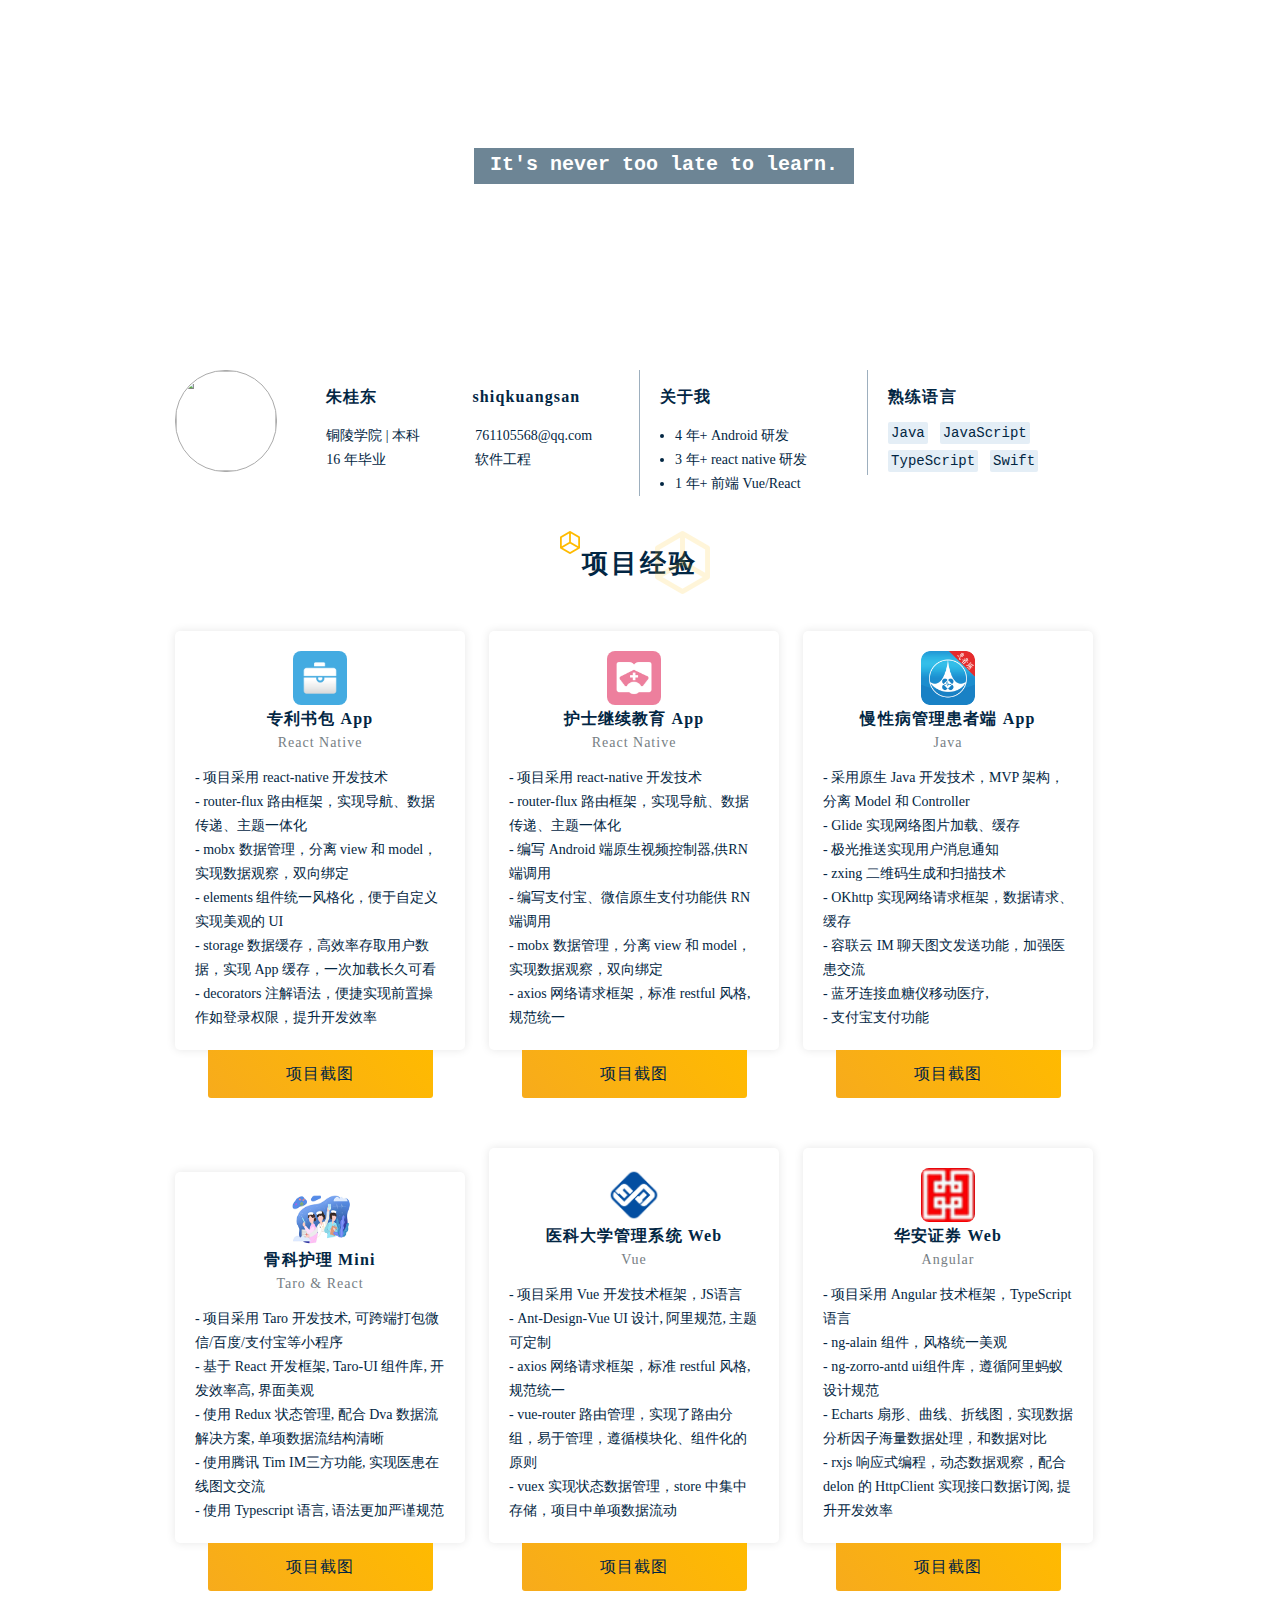
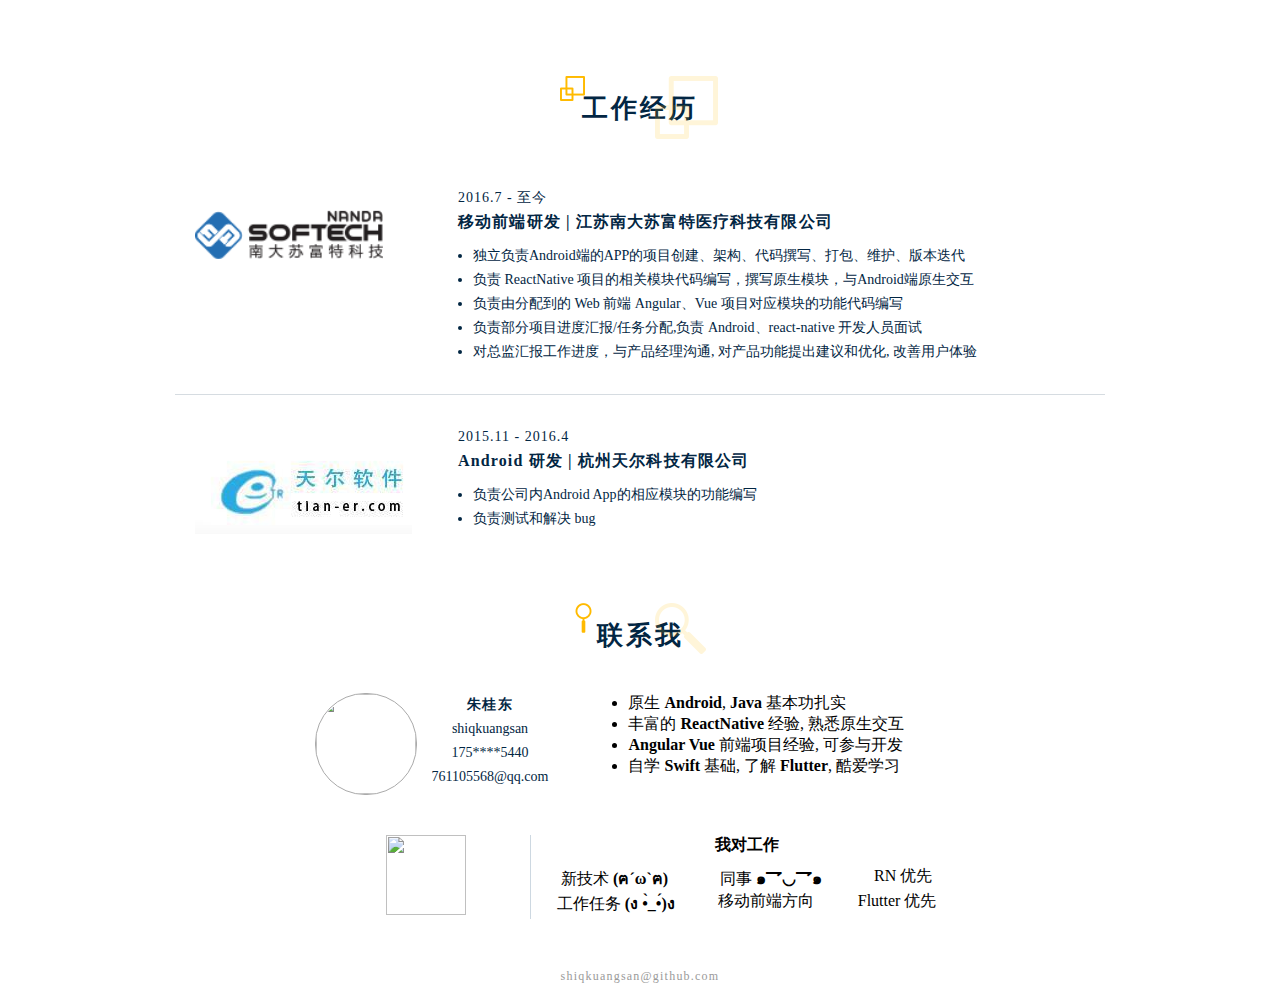
==== index.html @ 756f6905 "fix" ====
<!DOCTYPE html>
<html lang="en">

<head>
  <meta charset="UTF-8">
  <title>peasonal resume</title>
  <link rel="stylesheet" href="./static/css/resume.css">
</head>

<body>
<div class="container">
  <header>
<!-- 背景图资源引用在 css 中 -->
    <div class="img-header">
      <div class="content">
        <p><strong>It's never too late to learn.</strong></p>
      </div>
    </div>
  </header>
  <main>
    <div class="information-all">
      <div class="col-6-asb">
        <div class="col-3 peasonal">
          <img class="peasonal-image"
               src="http://118.190.163.3:8076/sansan/personal-cv/snapshots_project/me.jpg" alt="">
        </div>
        <div class="col-9 item">
          <p class="title name">
            朱桂东
            <span style="margin-left: 30%">shiqkuangsan</span>
          </p>
          <div class="col-6">
            <p class="education">铜陵学院 | 本科</p>
            <p class="phone">16 年毕业</p>
          </div>
          <div class="col-6">
            <p class="email">761105568@qq.com</p>
            <p class="profession">软件工程</p>
          </div>
        </div>
      </div>
      <div class="col-6-asb">
        <div class="col-6 ensprience">
          <div class="item">
            <p class="title">
              关于我
            </p>
            <ul>
              <li>4 年+ Android 研发</li>
              <li>3 年+ react native 研发</li>
              <li>1 年+ 前端 Vue/React</li>
            </ul>
          </div>
        </div>
        <div class="col-6 skill">
          <div class="item">
            <p class="title">
              熟练语言
            </p>
            <div class="lang">
              <lable>Java</lable>
              <lable>JavaScript</lable>
              <lable>TypeScript</lable>
              <lable>Swift</lable>
            </div>
          </div>
        </div>
      </div>
    </div>
    <section>
      <div class="title project">
        <p>项目经验</p>
      </div>
      <div class="project-detail">
        <div class="col-3-abs" id="project-0">
          <div class="project-content">
            <a href="https://apps.apple.com/cn/app/id1446241863" target="view_window">
              <img class="applogo" src="static/icon/logo_patent_bag.png" alt="">
            </a>
            <p class="project-title">专利书包 App</p>
            <p class="create-time">React Native</p>
            <p class="decription">
              - 项目采用 react-native 开发技术<br>
              - router-flux 路由框架，实现导航、数据传递、主题一体化<br>
              - mobx 数据管理，分离 view 和 model，实现数据观察，双向绑定<br>
              - elements 组件统一风格化，便于自定义实现美观的 UI<br>
              - storage 数据缓存，高效率存取用户数据，实现 App 缓存，一次加载长久可看<br>
              - decorators 注解语法，便捷实现前置操作如登录权限，提升开发效率<br>
            </p>
          </div>
          <div class="link-to">
            <a
              href="http://118.190.163.3:8076/sansan/personal-cv/snapshots_project/08_patentbag_1.png"
              class="button" target="view_window">
              项目截图
            </a>
            <div class="shadow"></div>
          </div>
        </div>
        <div class="col-3-abs" id="project-1">
          <div class="project-content">
            <a href="https://apps.apple.com/cn/app/id1433883456" target="view_window">
              <img class="applogo" src="static/icon/logo_fenapp.png" alt="">
            </a>
            <p class="project-title">护士继续教育 App</p>
            <p class="create-time">React Native</p>
            <p class="decription">
              - 项目采用 react-native 开发技术<br>
              - router-flux 路由框架，实现导航、数据传递、主题一体化<br>
              - 编写 Android 端原生视频控制器,供RN端调用<br>
              - 编写支付宝、微信原生支付功能供 RN 端调用<br>
              - mobx 数据管理，分离 view 和 model，实现数据观察，双向绑定<br>
              - axios 网络请求框架，标准 restful 风格, 规范统一<br>
            </p>
          </div>
          <div class="link-to">
            <a
              href="http://118.190.163.3:8076/sansan/personal-cv/snapshots_project/06_nurse_promote.jpg"
              class="button" target="view_window">
              项目截图
            </a>
            <div class="shadow"></div>
          </div>
        </div>
        <div class="col-3-abs endline" id="project-2">
          <div class="project-content">
            <a href="https://apps.apple.com/cn/app/id1407176114" target="view_window">
              <img class="applogo" src="static/icon/logo_chronic.png" alt="">
            </a>
            <p class="project-title">慢性病管理患者端 App</p>
            <p class="create-time">Java</p>
            <p class="decription">
              - 采用原生 Java 开发技术，MVP 架构，分离 Model 和 Controller<br>
              - Glide 实现网络图片加载、缓存<br>
              - 极光推送实现用户消息通知<br>
              - zxing 二维码生成和扫描技术<br>
              - OKhttp 实现网络请求框架，数据请求、缓存<br>
              - 容联云 IM 聊天图文发送功能，加强医患交流<br>
              - 蓝牙连接血糖仪移动医疗,<br>
              - 支付宝支付功能<br>
            </p>
          </div>
          <div class="link-to">
            <a
              href="http://118.190.163.3:8076/sansan/personal-cv/snapshots_project/02_chronic_patient.png"
              class="button" target="view_windows">
              项目截图
            </a>
            <div class="shadow"></div>
          </div>
        </div>
        <div class="col-3-abs" id="project-3">
          <div class="project-content">
            <img class="applogo-nurse" src="static/icon/logo_nursemini.png" alt="">
            <p class="project-title">骨科护理 Mini</p>
            <p class="create-time">Taro & React</p>
            <p class="decription">
              - 项目采用 Taro 开发技术, 可跨端打包微信/百度/支付宝等小程序<br>
              - 基于 React 开发框架, Taro-UI 组件库, 开发效率高, 界面美观<br>
              - 使用 Redux 状态管理, 配合 Dva 数据流解决方案, 单项数据流结构清晰<br>
              - 使用腾讯 Tim IM三方功能, 实现医患在线图文交流<br>
              - 使用 Typescript 语言, 语法更加严谨规范<br>
            </p>
          </div>
          <div class="link-to">
            <a
              href="http://118.190.163.3:8076/sansan/personal-cv/snapshots_project/09_elearning_0.png"
              class="button" target="view_window">
              项目截图
            </a>
            <div class="shadow"></div>
          </div>
        </div>
        <div class="col-3-abs" id="project-4">
          <div class="project-content">
            <img class="applogo" src="static/icon/logo_school.png" alt="">
            <p class="project-title">医科大学管理系统 Web</p>
            <p class="create-time">Vue</p>
            <p class="decription">
              - 项目采用 Vue 开发技术框架，JS语言<br>
              - Ant-Design-Vue UI 设计, 阿里规范, 主题可定制 <br>
              - axios 网络请求框架，标准 restful 风格, 规范统一<br>
              - vue-router 路由管理，实现了路由分组，易于管理，遵循模块化、组件化的原则<br>
              - vuex 实现状态数据管理，store 中集中存储，项目中单项数据流动<br>
            </p>
          </div>
          <div class="link-to">
            <a
              href="http://118.190.163.3:8076/sansan/personal-cv/snapshots_project/13_guizhou_yikedaxue_2.png"
              class="button" target="view_windows">
              项目截图
            </a>
            <div class="shadow"></div>
          </div>
        </div>
        <div class="col-3-abs endline" id="project-5">
          <div class="project-content">
            <img class="applogo" src="static/icon/logo_huaan.png" alt="">
            <p class="project-title">华安证券 Web</p>
            <p class="create-time">Angular</p>
            <p class="decription">
              - 项目采用 Angular 技术框架，TypeScript 语言<br>
              - ng-alain 组件，风格统一美观<br>
              - ng-zorro-antd ui组件库，遵循阿里蚂蚁设计规范<br>
              - Echarts 扇形、曲线、折线图，实现数据分析因子海量数据处理，和数据对比<br>
              - rxjs 响应式编程，动态数据观察，配合 delon 的 HttpClient 实现接口数据订阅, 提升开发效率<br>
            </p>
          </div>
          <div class="link-to">
            <a
              href="http://118.190.163.3:8076/sansan/personal-cv/snapshots_project/12_huaan_securities_1.png"
              class="button" target="view_windows">
              项目截图
            </a>
            <div class="shadow"></div>
          </div>
        </div>
      </div>
    </section>
    <section>
      <div class="title work">
        <p>工作经历</p>
      </div>
      <div class="w-experience-detail">
        <div class="item w-experience-content">
          <div class="logo">
            <img class="company-logo-softech" src="static/icon/logo_comp_softech.png" alt="">
          </div>
          <div class="work-content">
            <p class="create-time">2016.7 - 至今</p>
            <p class="job">移动前端研发 | 江苏南大苏富特医疗科技有限公司</p>
            <ul>
              <li>独立负责Android端的APP的项目创建、架构、代码撰写、打包、维护、版本迭代</li>
              <li>负责 ReactNative 项目的相关模块代码编写，撰写原生模块，与Android端原生交互</li>
              <li>负责由分配到的 Web 前端 Angular、Vue 项目对应模块的功能代码编写</li>
              <li>负责部分项目进度汇报/任务分配,负责 Android、react-native 开发人员面试</li>
              <li>对总监汇报工作进度，与产品经理沟通, 对产品功能提出建议和优化, 改善用户体验</li>
            </ul>
          </div>
        </div>
        <div class="item w-experience-content">
          <div class="logo">
            <img class="company-logo-tainer" src="static/icon/logo_comp_tianer.jpg" alt="">
          </div>
          <div class="work-content">
            <p class="create-time">2015.11 - 2016.4</p>
            <p class="job">Android 研发 | 杭州天尔科技有限公司</p>
            <ul>
              <li>负责公司内Android App的相应模块的功能编写</li>
              <li>负责测试和解决 bug</li>
            </ul>
          </div>
        </div>
      </div>
    </section>
  </main>
  <footer>
    <section>
      <div class="title about-me">
        <p>联系我</p>
      </div>
      <div class="peasonal-message">
        <div style="display: flex;flex-direction: row">
          <img class="peasonal-image"
               src="http://118.190.163.3:8076/sansan/personal-cv/snapshots_project/me.jpg" alt="">
          <div class="item">
            <p class="name">朱桂东</p>
            <p class="wechat">shiqkuangsan</p>
            <p class="phone">175****5440</p>
            <p class="email">761105568@qq.com</p>
          </div>
          <div style="margin-left: 80px; text-align: left">
            <ul>
              <li>原生 <strong>Android</strong>, <strong>Java</strong> 基本功扎实</li>
              <li>丰富的 <strong>ReactNative</strong> 经验, 熟悉原生交互</li>
              <li><strong>Angular Vue</strong> 前端项目经验, 可参与开发</li>
              <li>自学 <strong>Swift</strong> 基础, 了解 <strong>Flutter</strong>, 酷爱学习</li>
            </ul>
          </div>
        </div>
        <div class="item contact">
          <div class="col-3 qrcode">
            <img class="qr-image"
                 src="http://118.190.163.3:8076/sansan/personal-cv/snapshots_project/qrcode_me.png"
                 alt="">
          </div>
          <div class="col-9">
            <span><strong>我对工作</strong></span>
            <div class="icon-container">
              <div class="wrapper">
                <span> 新技术 <strong>(ฅ´ω`ฅ)</strong></span>
                <span> 同事 <strong>๑乛◡乛๑</strong></span>
                <span> RN 优先</span>
              </div>
              <div class="wrapper">
                <span> 工作任务 <strong>(ง •̀_•́)ง</strong></span>
                <span> 移动前端方向 </span>
                <span> Flutter 优先</span>
              </div>
            </div>
          </div>
        </div>
      </div>
    </section>
    <p class="footer">shiqkuangsan@github.com</p>
  </footer>
</div>
</body>

</html>
---- static/css/resume.css ----
* {
    padding: 0;
    margin: 0;
}

html, body {
    width: 100%;
    font-family: PingFangSC;
}

a {
    text-decoration: none;
}

html p {
    margin: 0;
}

.col-3, .col-6, .col-9 {
    display: inline-block;
    vertical-align: top;
    margin: 0;
    padding: 0;
}

.col-3 {
    width: 32%;
}

.col-3-abs {
    width: 290px;
    display: inline-block;
}

.col-6-asb {
    width: 460px;
    display: inline-block;
    vertical-align: top;
}

.col-6 {
    width: 48.5%;
}

.col-9 {
    width: 65%;
}

.container {
    width: 1000px;
    margin: 0 auto;
}

.hide {
    display: none;
}

.hide a {
    text-decoration: initial;
    cursor: pointer;
}

.pmessage {
    position: relative;
}

.pmessage:hover .hide {
    position: absolute;
    display: block;
    top: 0px;
    right: 10px;
    font-size: 14px;
}

.project-detail .pmessage:hover .hide {
    top: 10px;
}

.w-experience-detail .pmessage:hover .hide {
    top: 30px;
}

.img-header {
    width: 1000px;
    height: 300px;
    margin-top: 20px;
    /*background-image: url(../image/bg_head.jpeg);*/
    background-image: url(http://118.190.163.3:8076/sansan/personal-cv/snapshots_project/bg_head.jpeg);
    border-radius: 10px;
}

.peasonal-image {
    width: 100px;
    height: 100px;
    border-radius: 50px;
    margin-right: 15px;
    border: 0.5px solid #aaa;
}

.img-header .content {
    font-family: Courier;
    display: inline-block;
    margin: 128px auto 0 334px;
    padding: 10px 0px;
    background: rgba(11, 52, 79, 0.60);
    width: 380px;
    color: #fff;
}

.content p {
    font-size: 12px;
    letter-spacing: 0;
    text-shadow: 0 2px 4px #000000;
    text-align: center;
}

.content strong {
    font-size: 20px;
    letter-spacing: 0;
    line-height: 14px;
    text-shadow: initial;
}

.information-all, section {
    margin-top: 50px;
}

.information-all, main > section, footer > section {
    padding: 0 35px;
}

.peasonal, item {
    display: inline-block;
}

.ensprience .item, .skill .item {
    padding-left: 20px;
}

.item ul {
    padding-left: 15px;
}

.lang {
    margin-top: -5px;
}

.item .title {
    margin: 15px 0;
    font-weight: bold;
    font-size: 16px;
    color: #022643;
    letter-spacing: 1.14px;
}

.item p, .item li, .item lable {
    font-size: 14px;
    color: #022643;
    line-height: 24px;
}

.item lable {
    font-family: Courier;
    background: #E4EEF6;
    padding: 3px;
    margin-right: 8px;
    letter-spacing: 0;
    line-height: 28px;
    border-radius: 2px;
    vertical-align: top;
}

.ensprience, .skill {
    border-left: 1px solid #9DAFBE;
}

section .title {
    position: relative;
    font-weight: bold;
    font-size: 26px;
    color: #022643;
    letter-spacing: 3px;
    width: 150px;
    margin: 0 auto;
    text-align: center;
}

section .title.work {
    margin-top: 100px;
    margin-bottom: 30px;
}

section .title::after, section .title::before {
    position: absolute;
}

section .title::after {
    top: -15px;
    left: -5px;
}

section .title::before {
    top: -15px;
    left: 90px;
}

section .title.project::after {
    content: url(../image/icon1.png)
}

section .title.work::after {
    content: url(../image/icon3.png)
}

section .title.enducation::after {
    content: url(../image/icon5.png)
}

section .title.about-me::after {
    content: url(../image/icon7.png);
    left: 10px;
}

section .title.project::before {
    content: url(../image/icon2.png)
}

section .title.work::before {
    content: url(../image/icon4.png)
}

section .title.enducation::before {
    content: url(../image/icon6.png)
}

section .title.about-me::before {
    content: url(../image/icon8.png)
}

.project-detail .col-3-abs {
    margin-top: 50px;
}

.col-3-abs .applogo {
    height: 54px;
    width: 54px;
    border-radius: 8px;
}

.applogo-nurse {
    width: 62px;
    height: 54px;
    border-radius: 8px;
}

.project-detail .col-3-abs:not(.endline) {
    margin-right: 20px;
}

.project-detail .button {
    width: 225px;
    display: block;
    background-image: linear-gradient(-130deg, #FFBA00 0%, #F7AB1C 100%);
    border-bottom-right-radius: 3px;
    border-bottom-left-radius: 3px;
    margin: 0 auto;
    text-align: center;
    text-decoration: none;
    font-size: 16px;
    color: #022643;
    letter-spacing: 1.14px;
    line-height: 3;
    z-index: 5;
}

.project-detail .link-to {
    position: relative;
}

.project-detail .link-to:hover .shadow {
    position: absolute;
    z-index: -1;
    top: 30px;
    left: 45px;
    height: 50px;
    width: 200px;
    background: linear-gradient(180deg, rgb(255, 224, 198) 0%, #fff 100%);
    background: -moz-linear-gradient(180deg, rgb(255, 224, 198) 0%, #fff 100%);
    border-radius: 50%;
    filter: blur(10px);
}

.project-content {
    background: #FFFFFF;
    box-shadow: 0 0 10px 0 rgba(0, 0, 0, 0.10);
    border-radius: 5px;
    padding: 20px;
    text-align: center;
    z-index: 10;
}

.project-content p.project-title {
    font-size: 16px;
    font-weight: bold;
    color: #022643;
    letter-spacing: 1.14px;
}

.project-content p.create-time {
    margin-top: 5px;
    font-size: 14px;
    color: #767E84;
    letter-spacing: 1px;
}

.project-content p.decription {
    margin-top: 15px;
    text-align: initial;
    font-size: 14px;
    color: #022643;
    letter-spacing: 0;
    line-height: 24px;
}

.w-experience-content {
    border-bottom: 1px solid #D6DCE1;
    padding: 30px 0;
}

.w-experience-content:last-child {
    border-bottom: none;
}

.w-experience-content .logo {
    width: 30%;
}

.w-experience-content .work-content {
    width: 69%;
}

.w-experience-content .logo, .w-experience-content .work-content {
    display: inline-block;
    vertical-align: top;
}

.company-logo-softech {
    margin: 20px 0 0 20px;
    height: 59px;
    max-width: 250px;
}

.company-logo-tainer {
    margin: 20px 0 0 20px;
    height: 89px;
    max-width: 250px;
}

.work-content p.create-time {
    font-size: 14px;
    color: #022643;
    letter-spacing: 1px;
}

.work-content p.job {
    font-weight: bold;
    font-size: 16px;
    color: #022643;
    letter-spacing: 1.14px;
    margin-bottom: 10px;
}

.work-content p.key-word {
    margin-top: 10px;
}

.enducation-detail {
    padding: 50px 0 30px 0;
}

.enducation-detail .item {
    padding-left: 50px;
}

.enducation-title, .name {
    font-weight: bold;
    font-size: 16px;
    color: #022643;
    letter-spacing: 1.14px;
}

.peasonal-message {
    width: 70%;
    text-align: center;
    margin: 40px auto
}

.peasonal-message .name {
}

.peasonal-message .wechat {
}

.peasonal-message .phone {
}

.peasonal-message .email {
}

.peasonal-message .contact {
    margin: 40px 0 20px 0;
}

.icon-container {
    margin-top: 10px;
    display: flex;
    flex-direction: column;
}

.icon-container .wrapper {
    display: flex;
    text-align: center;
    flex-direction: row;
    justify-content: space-around;
}

.icon-container .icon {
    margin-right: 30px;
}

.icon-container .icon:last-child {
    margin: 0;
}

.icon img {
    width: 30px;
    height: 30px;
}

.qr-image {
    width: 80px;
    height: 80px;
}

.contact .qrcode {
    border-right: 1px solid #CDD8E1;
}

.contact p {
    letter-spacing: 1.43px;
}

p.footer {
    text-align: center;
    font-size: 12px;
    color: #9A9A9A;
    letter-spacing: 1.22px;
    padding: 10px 0;
}
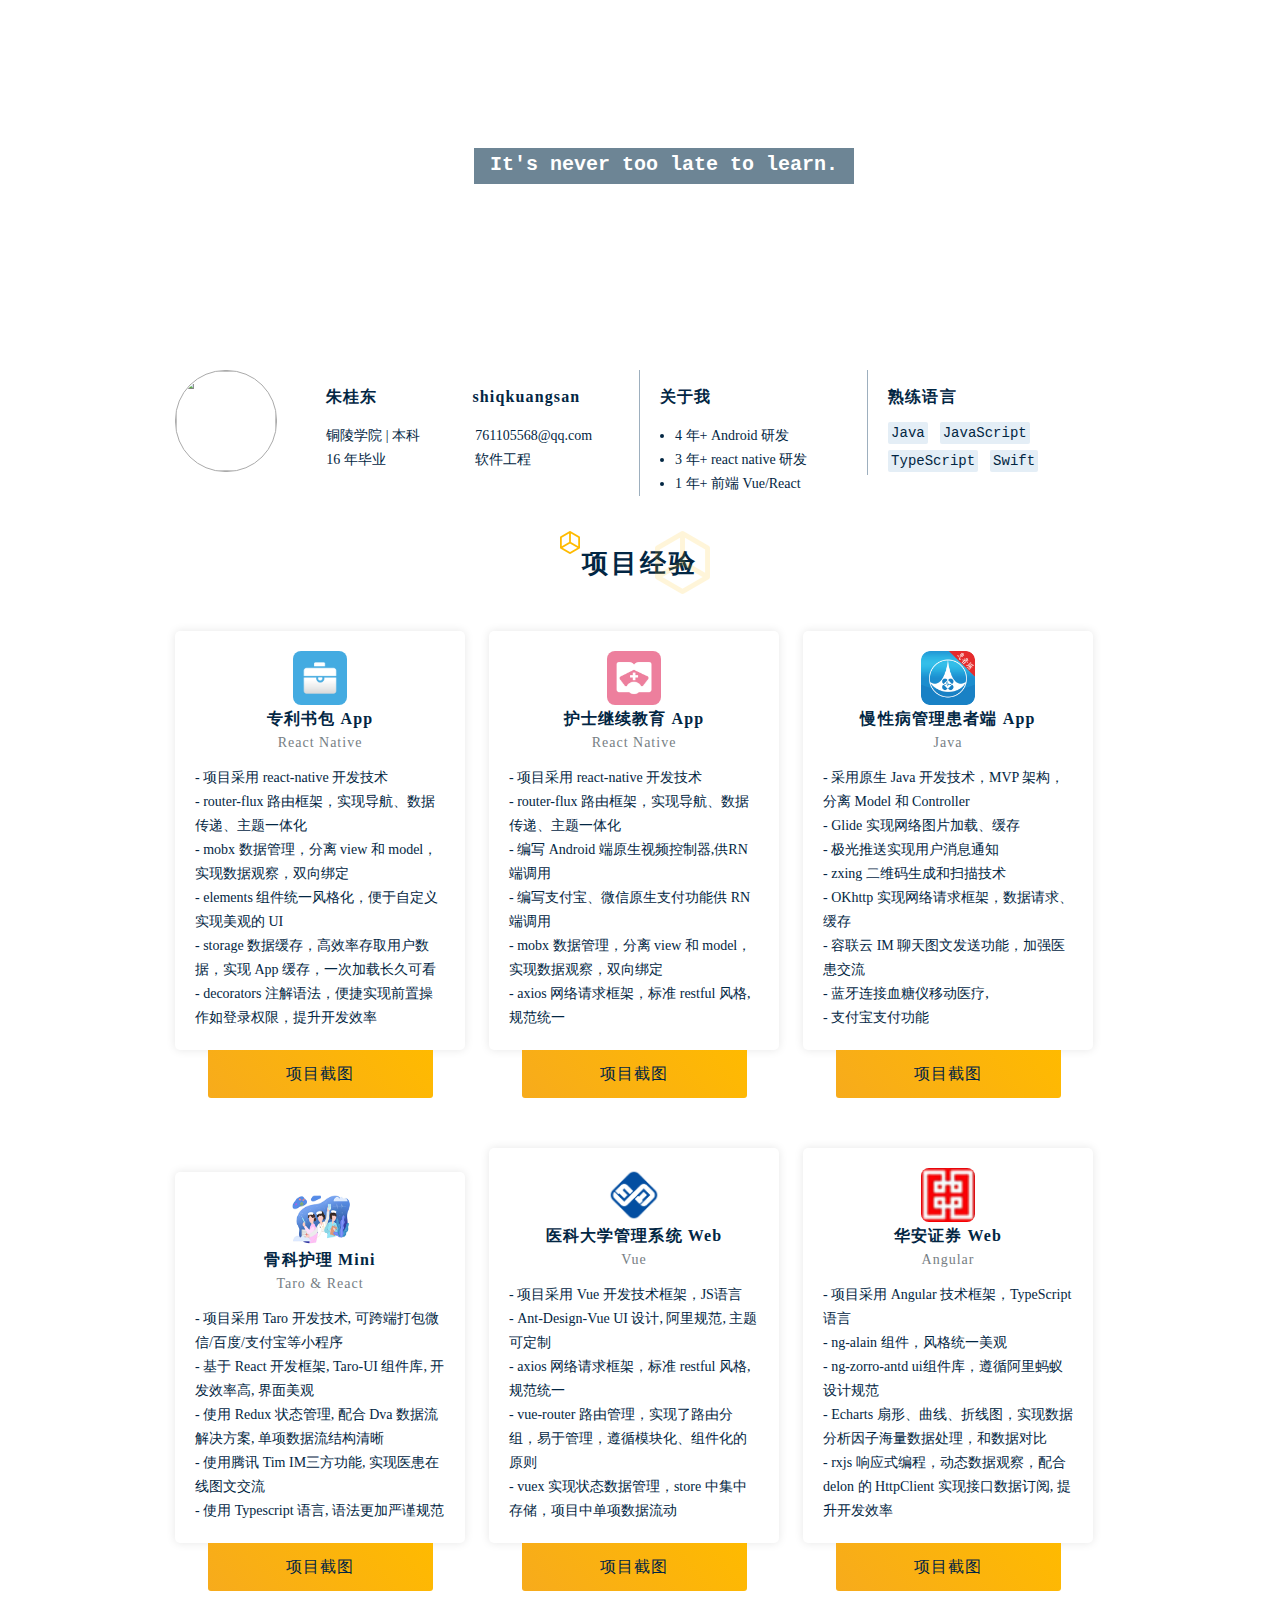
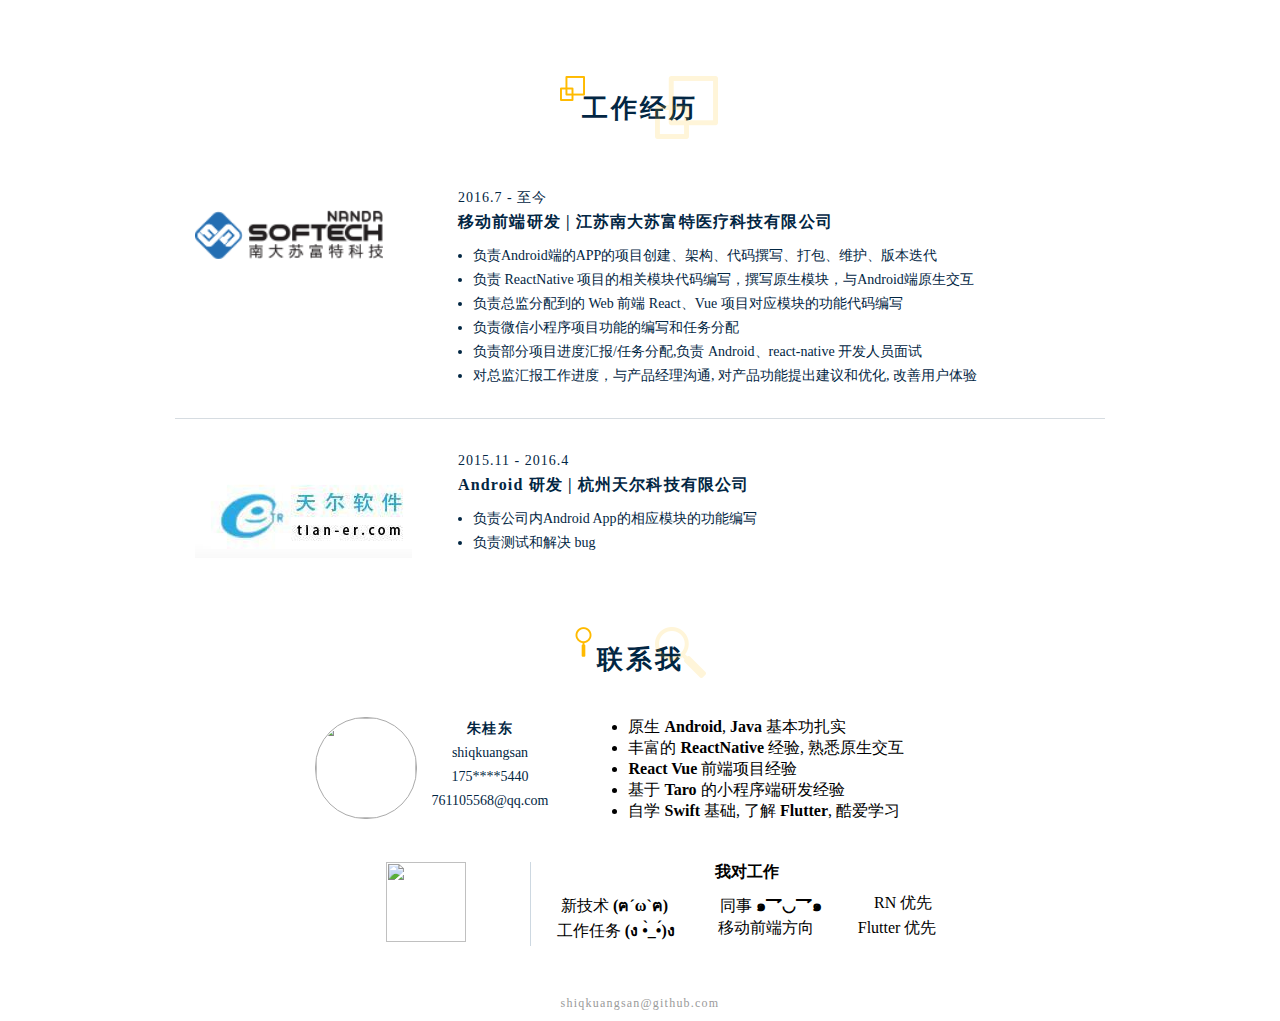
==== commit 141fdfa1: "fix" ====
--- a/index.html
+++ b/index.html
@@ -164,7 +164,7 @@
           </div>
           <div class="link-to">
             <a
-              href="http://118.190.163.3:8076/sansan/personal-cv/snapshots_project/09_elearning_0.png"
+              href="http://118.190.163.3:8076/sansan/personal-cv/snapshots_project/15_nurse_mini00.png"
               class="button" target="view_window">
               项目截图
             </a>
@@ -230,9 +230,10 @@
             <p class="create-time">2016.7 - 至今</p>
             <p class="job">移动前端研发 | 江苏南大苏富特医疗科技有限公司</p>
             <ul>
-              <li>独立负责Android端的APP的项目创建、架构、代码撰写、打包、维护、版本迭代</li>
+              <li>负责Android端的APP的项目创建、架构、代码撰写、打包、维护、版本迭代</li>
               <li>负责 ReactNative 项目的相关模块代码编写，撰写原生模块，与Android端原生交互</li>
-              <li>负责由分配到的 Web 前端 Angular、Vue 项目对应模块的功能代码编写</li>
+              <li>负责总监分配到的 Web 前端 React、Vue 项目对应模块的功能代码编写</li>
+              <li>负责微信小程序项目功能的编写和任务分配</li>
               <li>负责部分项目进度汇报/任务分配,负责 Android、react-native 开发人员面试</li>
               <li>对总监汇报工作进度，与产品经理沟通, 对产品功能提出建议和优化, 改善用户体验</li>
             </ul>
@@ -273,7 +274,8 @@
             <ul>
               <li>原生 <strong>Android</strong>, <strong>Java</strong> 基本功扎实</li>
               <li>丰富的 <strong>ReactNative</strong> 经验, 熟悉原生交互</li>
-              <li><strong>Angular Vue</strong> 前端项目经验, 可参与开发</li>
+              <li><strong>React Vue</strong> 前端项目经验</li>
+              <li>基于 <strong>Taro</strong> 的小程序端研发经验</li>
               <li>自学 <strong>Swift</strong> 基础, 了解 <strong>Flutter</strong>, 酷爱学习</li>
             </ul>
           </div>
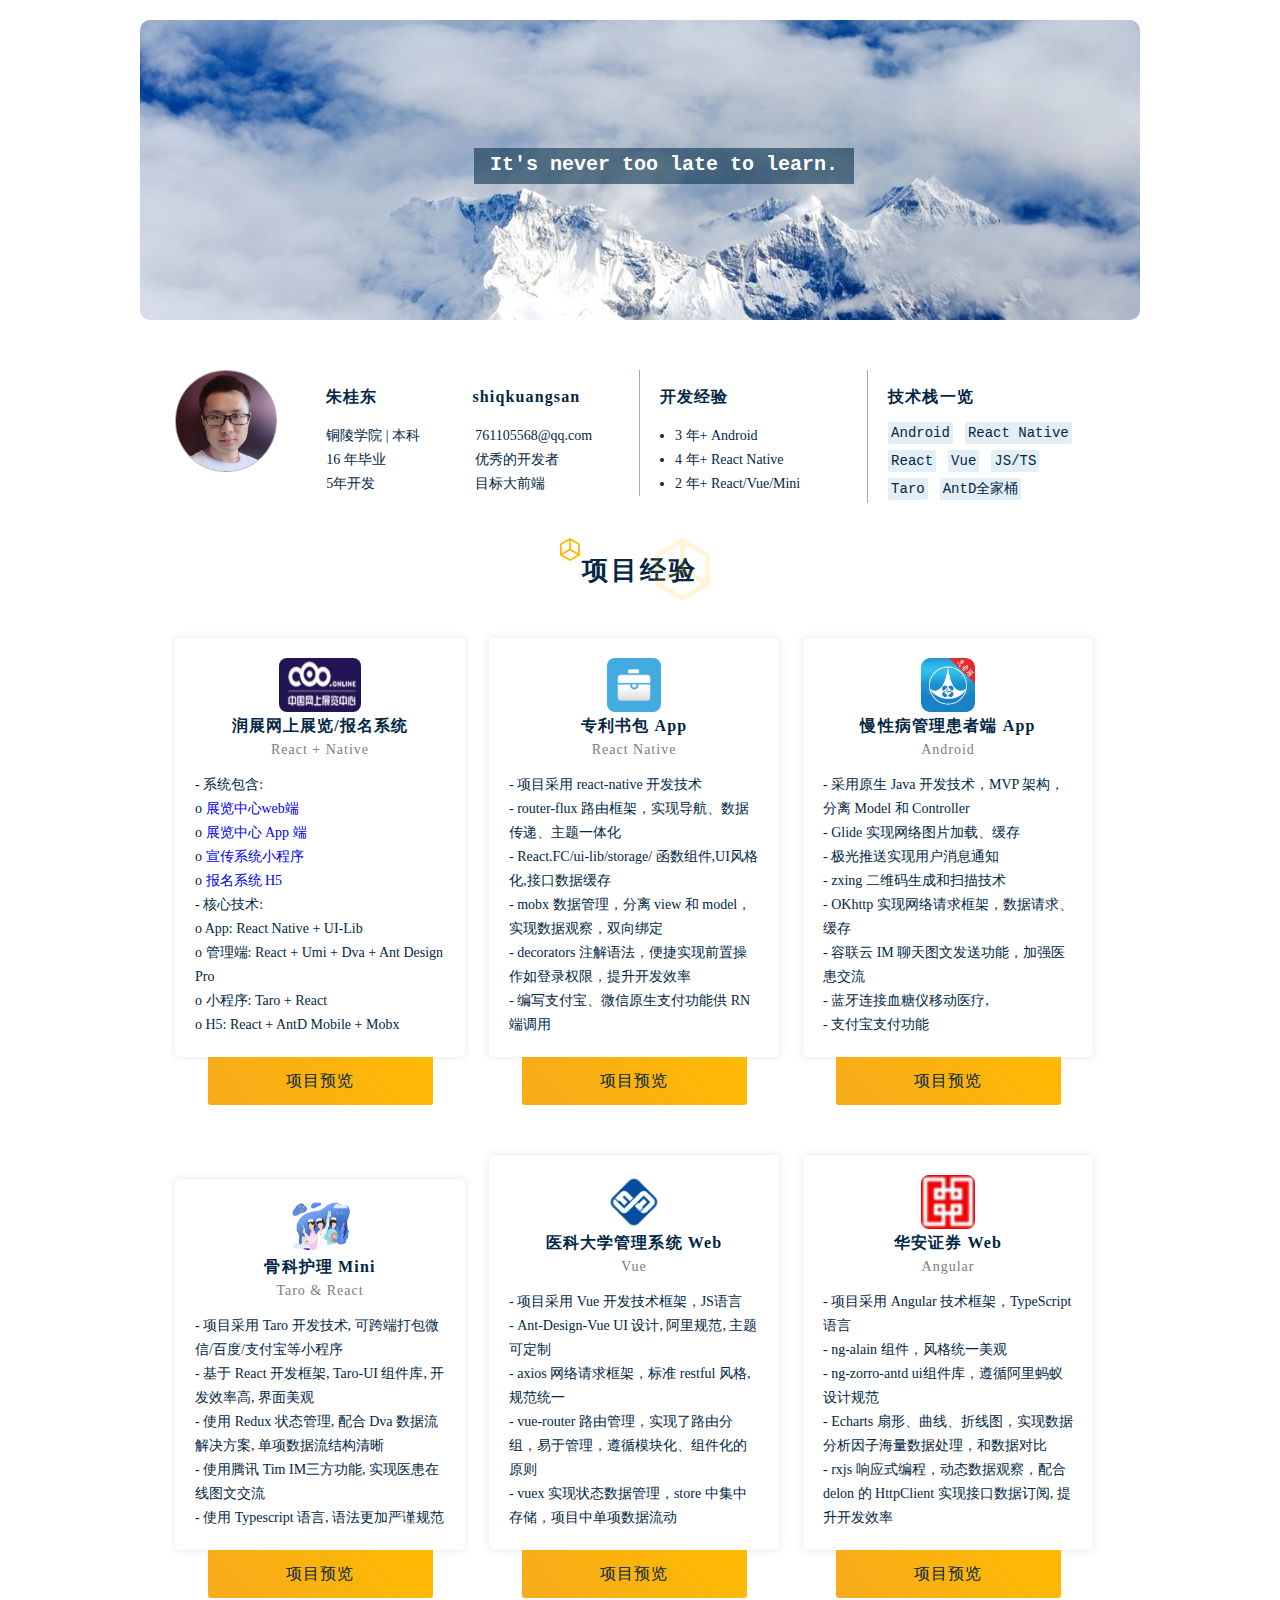
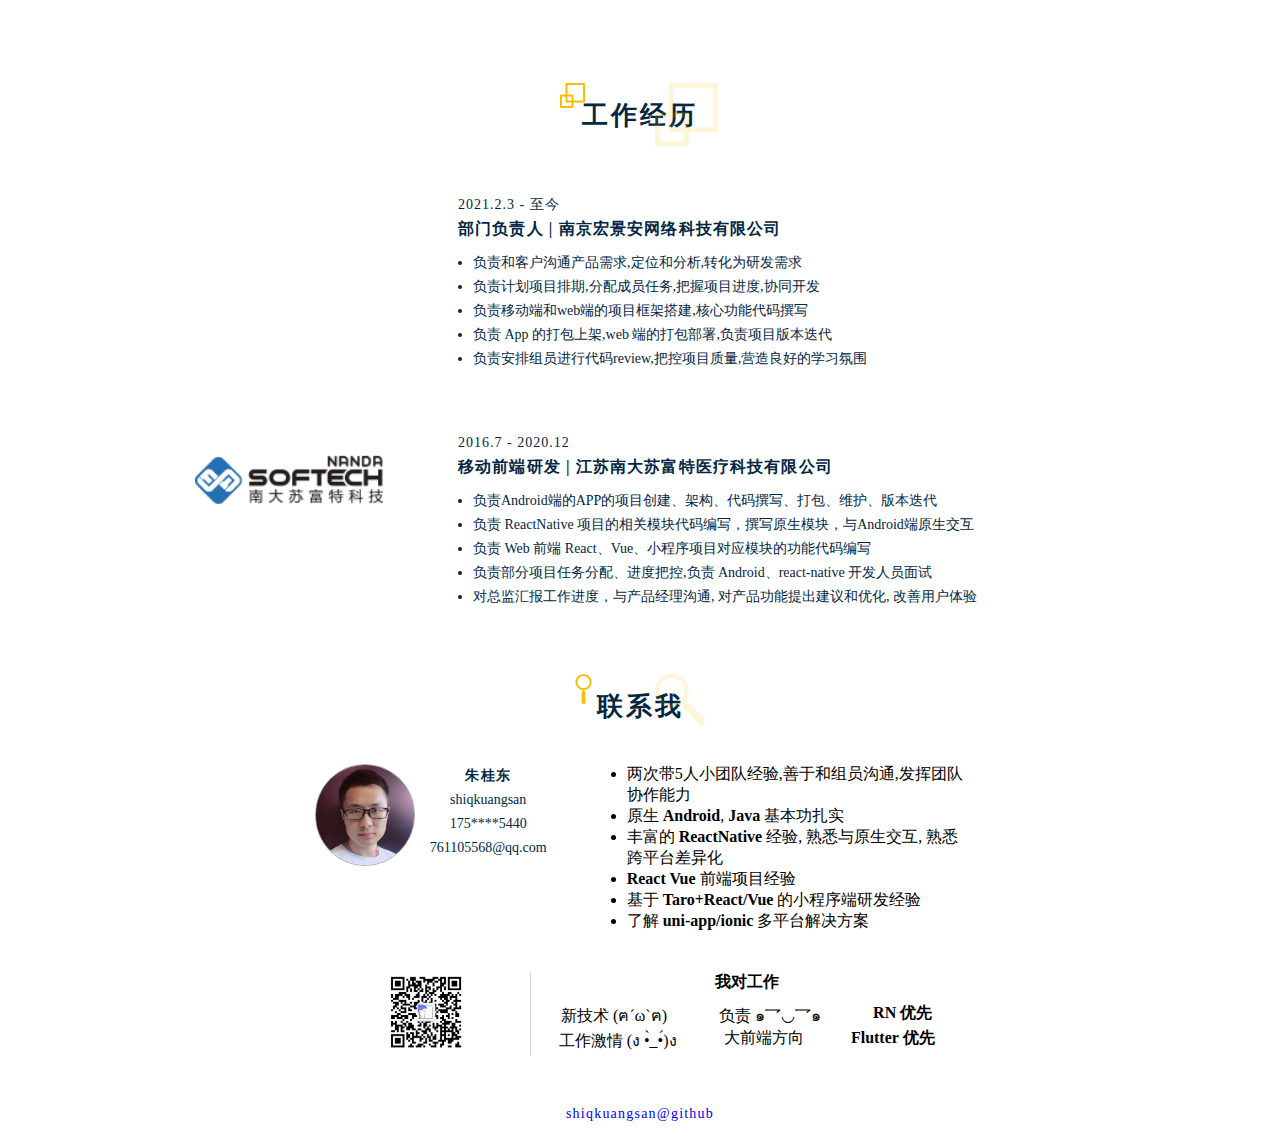
==== commit e37bc3b9: "简历更新" ====
--- a/index.html
+++ b/index.html
@@ -3,14 +3,17 @@
 
 <head>
   <meta charset="UTF-8">
-  <title>peasonal resume</title>
+  <title>朱桂东</title>
   <link rel="stylesheet" href="./static/css/resume.css">
+  <link rel="icon"
+        href="https://react.docschina.org/favicon-32x32.png?v=f4d46f030265b4c48a05c999b8d93791"
+        type="image/x-icon"/>
 </head>
 
 <body>
 <div class="container">
   <header>
-<!-- 背景图资源引用在 css 中 -->
+    <!-- 背景图资源引用在 css 中 -->
     <div class="img-header">
       <div class="content">
         <p><strong>It's never too late to learn.</strong></p>
@@ -22,7 +25,8 @@
       <div class="col-6-asb">
         <div class="col-3 peasonal">
           <img class="peasonal-image"
-               src="http://118.190.163.3:8076/sansan/personal-cv/snapshots_project/me.jpg" alt="">
+               src="./static/image/project/me.jpg" alt="">
+          <!--               src="http://118.190.163.3:8076/sansan/personal-cv/snapshots_project/me.jpg" alt="">-->
         </div>
         <div class="col-9 item">
           <p class="title name">
@@ -32,10 +36,12 @@
           <div class="col-6">
             <p class="education">铜陵学院 | 本科</p>
             <p class="phone">16 年毕业</p>
+            <p class="phone">5年开发</p>
           </div>
           <div class="col-6">
             <p class="email">761105568@qq.com</p>
-            <p class="profession">软件工程</p>
+            <p class="profession">优秀的开发者</p>
+            <p class="profession">目标大前端</p>
           </div>
         </div>
       </div>
@@ -43,25 +49,28 @@
         <div class="col-6 ensprience">
           <div class="item">
             <p class="title">
-              关于我
+              开发经验
             </p>
             <ul>
-              <li>4 年+ Android 研发</li>
-              <li>3 年+ react native 研发</li>
-              <li>1 年+ 前端 Vue/React</li>
+              <li>3 年+ Android</li>
+              <li>4 年+ React Native</li>
+              <li>2 年+ React/Vue/Mini</li>
             </ul>
           </div>
         </div>
         <div class="col-6 skill">
           <div class="item">
             <p class="title">
-              熟练语言
+              技术栈一览
             </p>
             <div class="lang">
-              <lable>Java</lable>
-              <lable>JavaScript</lable>
-              <lable>TypeScript</lable>
-              <lable>Swift</lable>
+              <lable>Android</lable>
+              <lable>React Native</lable>
+              <lable>React</lable>
+              <lable>Vue</lable>
+              <lable>JS/TS</lable>
+              <lable>Taro</lable>
+              <lable>AntD全家桶</lable>
             </div>
           </div>
         </div>
@@ -71,7 +80,40 @@
       <div class="title project">
         <p>项目经验</p>
       </div>
+      
       <div class="project-detail">
+        <div class="col-3-abs" id="project-1">
+          <div class="project-content">
+            <a href="https://www.chinaexpo365.com/" target="view_window">
+              <img class="sys-log" src="./static/icon/logo_sys_expo.png" alt="">
+            </a>
+            <p class="project-title">润展网上展览/报名系统</p>
+            <p class="create-time">React + Native</p>
+            <p class="decription">
+              - 系统包含: <br>
+              o <a target="view_window"
+                   href="./static/image/project/16_expo_web1.png">展览中心web端</a> <br>
+              o <a target="view_window" href="./static/image/project/16_expo_app.png">展览中心 App 端</a> <br>
+              o <a target="view_window" href="./static/image/project/16_expo_mini1.png">宣传系统小程序</a> <br>
+              o <a target="view_window" href="./static/image/project/16_expo_h5.png">报名系统 H5</a> <br>
+              - 核心技术: <br>
+              o App: React Native + UI-Lib <br>
+              o 管理端: React + Umi + Dva + Ant Design Pro <br>
+              o 小程序: Taro + React <br>
+              o H5: React + AntD Mobile + Mobx <br>
+            </p>
+          </div>
+          <div class="link-to">
+            <a
+              href="./static/image/project/06_nurse_promote.jpg"
+              class="button" target="view_window">
+              <!--              href="http://118.190.163.3:8076/sansan/personal-cv/snapshots_project/06_nurse_promote.jpg"-->
+              项目预览
+            </a>
+            <div class="shadow"></div>
+          </div>
+        </div>
+        
         <div class="col-3-abs" id="project-0">
           <div class="project-content">
             <a href="https://apps.apple.com/cn/app/id1446241863" target="view_window">
@@ -82,53 +124,57 @@
             <p class="decription">
               - 项目采用 react-native 开发技术<br>
               - router-flux 路由框架，实现导航、数据传递、主题一体化<br>
+              - React.FC/ui-lib/storage/ 函数组件,UI风格化,接口数据缓存<br>
               - mobx 数据管理，分离 view 和 model，实现数据观察，双向绑定<br>
-              - elements 组件统一风格化，便于自定义实现美观的 UI<br>
-              - storage 数据缓存，高效率存取用户数据，实现 App 缓存，一次加载长久可看<br>
               - decorators 注解语法，便捷实现前置操作如登录权限，提升开发效率<br>
-            </p>
-          </div>
-          <div class="link-to">
-            <a
-              href="http://118.190.163.3:8076/sansan/personal-cv/snapshots_project/08_patentbag_1.png"
+              - 编写支付宝、微信原生支付功能供 RN 端调用<br>
+            </p>
+          </div>
+          <div class="link-to">
+            <a
+              href="./static/image/project/08_patentbag_1.png"
               class="button" target="view_window">
-              项目截图
-            </a>
-            <div class="shadow"></div>
-          </div>
-        </div>
-        <div class="col-3-abs" id="project-1">
-          <div class="project-content">
-            <a href="https://apps.apple.com/cn/app/id1433883456" target="view_window">
-              <img class="applogo" src="static/icon/logo_fenapp.png" alt="">
-            </a>
-            <p class="project-title">护士继续教育 App</p>
-            <p class="create-time">React Native</p>
-            <p class="decription">
-              - 项目采用 react-native 开发技术<br>
-              - router-flux 路由框架，实现导航、数据传递、主题一体化<br>
-              - 编写 Android 端原生视频控制器,供RN端调用<br>
-              - 编写支付宝、微信原生支付功能供 RN 端调用<br>
-              - mobx 数据管理，分离 view 和 model，实现数据观察，双向绑定<br>
-              - axios 网络请求框架，标准 restful 风格, 规范统一<br>
-            </p>
-          </div>
-          <div class="link-to">
-            <a
-              href="http://118.190.163.3:8076/sansan/personal-cv/snapshots_project/06_nurse_promote.jpg"
-              class="button" target="view_window">
-              项目截图
-            </a>
-            <div class="shadow"></div>
-          </div>
-        </div>
+              <!--              href="http://118.190.163.3:8076/sansan/personal-cv/snapshots_project/08_patentbag_1.png"-->
+              项目预览
+            </a>
+            <div class="shadow"></div>
+          </div>
+        </div>
+        
+        <!--        <div class="col-3-abs" id="project-1">-->
+        <!--          <div class="project-content">-->
+        <!--            <a href="https://apps.apple.com/cn/app/id1433883456" target="view_window">-->
+        <!--              <img class="applogo" src="static/icon/logo_fenapp.png" alt="">-->
+        <!--            </a>-->
+        <!--            <p class="project-title">护士继续教育 App</p>-->
+        <!--            <p class="create-time">React Native</p>-->
+        <!--            <p class="decription">-->
+        <!--              - 项目采用 react-native 开发技术<br>-->
+        <!--              - router-flux 路由框架，实现导航、数据传递、主题一体化<br>-->
+        <!--              - 编写 Android 端原生视频控制器,供RN端调用<br>-->
+        <!--              - 编写支付宝、微信原生支付功能供 RN 端调用<br>-->
+        <!--              - mobx 数据管理，分离 view 和 model，实现数据观察，双向绑定<br>-->
+        <!--              - axios 网络请求框架，标准 restful 风格, 规范统一<br>-->
+        <!--            </p>-->
+        <!--          </div>-->
+        <!--          <div class="link-to">-->
+        <!--            <a-->
+        <!--              href="./static/image/project/06_nurse_promote.jpg"-->
+        <!--              class="button" target="view_window">-->
+        <!--&lt;!&ndash;              href="http://118.190.163.3:8076/sansan/personal-cv/snapshots_project/06_nurse_promote.jpg"&ndash;&gt;-->
+        <!--              项目预览-->
+        <!--            </a>-->
+        <!--            <div class="shadow"></div>-->
+        <!--          </div>-->
+        <!--        </div>-->
+        
         <div class="col-3-abs endline" id="project-2">
           <div class="project-content">
             <a href="https://apps.apple.com/cn/app/id1407176114" target="view_window">
               <img class="applogo" src="static/icon/logo_chronic.png" alt="">
             </a>
             <p class="project-title">慢性病管理患者端 App</p>
-            <p class="create-time">Java</p>
+            <p class="create-time">Android</p>
             <p class="decription">
               - 采用原生 Java 开发技术，MVP 架构，分离 Model 和 Controller<br>
               - Glide 实现网络图片加载、缓存<br>
@@ -142,13 +188,15 @@
           </div>
           <div class="link-to">
             <a
-              href="http://118.190.163.3:8076/sansan/personal-cv/snapshots_project/02_chronic_patient.png"
+              href="./static/image/project/02_chronic_patient.png"
               class="button" target="view_windows">
-              项目截图
-            </a>
-            <div class="shadow"></div>
-          </div>
-        </div>
+              <!--              href="http://118.190.163.3:8076/sansan/personal-cv/snapshots_project/02_chronic_patient.png"-->
+              项目预览
+            </a>
+            <div class="shadow"></div>
+          </div>
+        </div>
+        
         <div class="col-3-abs" id="project-3">
           <div class="project-content">
             <img class="applogo-nurse" src="static/icon/logo_nursemini.png" alt="">
@@ -164,13 +212,15 @@
           </div>
           <div class="link-to">
             <a
-              href="http://118.190.163.3:8076/sansan/personal-cv/snapshots_project/15_nurse_mini00.png"
+              href="./static/image/project/15_nurse_mini00.png"
               class="button" target="view_window">
-              项目截图
-            </a>
-            <div class="shadow"></div>
-          </div>
-        </div>
+              <!--              href="http://118.190.163.3:8076/sansan/personal-cv/snapshots_project/15_nurse_mini00.png"-->
+              项目预览
+            </a>
+            <div class="shadow"></div>
+          </div>
+        </div>
+        
         <div class="col-3-abs" id="project-4">
           <div class="project-content">
             <img class="applogo" src="static/icon/logo_school.png" alt="">
@@ -186,13 +236,15 @@
           </div>
           <div class="link-to">
             <a
-              href="http://118.190.163.3:8076/sansan/personal-cv/snapshots_project/13_guizhou_yikedaxue_2.png"
+              href="./static/image/project/13_guizhou_yikedaxue_2.png"
               class="button" target="view_windows">
-              项目截图
-            </a>
-            <div class="shadow"></div>
-          </div>
-        </div>
+              <!--              href="http://118.190.163.3:8076/sansan/personal-cv/snapshots_project/13_guizhou_yikedaxue_2.png"-->
+              项目预览
+            </a>
+            <div class="shadow"></div>
+          </div>
+        </div>
+        
         <div class="col-3-abs endline" id="project-5">
           <div class="project-content">
             <img class="applogo" src="static/icon/logo_huaan.png" alt="">
@@ -208,9 +260,10 @@
           </div>
           <div class="link-to">
             <a
-              href="http://118.190.163.3:8076/sansan/personal-cv/snapshots_project/12_huaan_securities_1.png"
+              href="./static/image/project/12_huaan_securities_1.png"
               class="button" target="view_windows">
-              项目截图
+              <!--              href="http://118.190.163.3:8076/sansan/personal-cv/snapshots_project/12_huaan_securities_1.png"-->
+              项目预览
             </a>
             <div class="shadow"></div>
           </div>
@@ -224,31 +277,35 @@
       <div class="w-experience-detail">
         <div class="item w-experience-content">
           <div class="logo">
+            <!--            <img class="company-logo-softech" src="static/icon/logo_comp_hjan.png" alt="">-->
+          </div>
+          <div class="work-content">
+            <p class="create-time">2021.2.3 - 至今</p>
+            <p class="job">部门负责人 | 南京宏景安网络科技有限公司</p>
+            <ul>
+              <li>负责和客户沟通产品需求,定位和分析,转化为研发需求</li>
+              <li>负责计划项目排期,分配成员任务,把握项目进度,协同开发</li>
+              <li>负责移动端和web端的项目框架搭建,核心功能代码撰写</li>
+              <li>负责 App 的打包上架,web 端的打包部署,负责项目版本迭代</li>
+              <li>负责安排组员进行代码review,把控项目质量,营造良好的学习氛围</li>
+            </ul>
+          </div>
+        </div>
+      </div>
+      <div class="w-experience-detail">
+        <div class="item w-experience-content">
+          <div class="logo">
             <img class="company-logo-softech" src="static/icon/logo_comp_softech.png" alt="">
           </div>
           <div class="work-content">
-            <p class="create-time">2016.7 - 至今</p>
+            <p class="create-time">2016.7 - 2020.12</p>
             <p class="job">移动前端研发 | 江苏南大苏富特医疗科技有限公司</p>
             <ul>
               <li>负责Android端的APP的项目创建、架构、代码撰写、打包、维护、版本迭代</li>
               <li>负责 ReactNative 项目的相关模块代码编写，撰写原生模块，与Android端原生交互</li>
-              <li>负责总监分配到的 Web 前端 React、Vue 项目对应模块的功能代码编写</li>
-              <li>负责微信小程序项目功能的编写和任务分配</li>
-              <li>负责部分项目进度汇报/任务分配,负责 Android、react-native 开发人员面试</li>
+              <li>负责 Web 前端 React、Vue、小程序项目对应模块的功能代码编写</li>
+              <li>负责部分项目任务分配、进度把控,负责 Android、react-native 开发人员面试</li>
               <li>对总监汇报工作进度，与产品经理沟通, 对产品功能提出建议和优化, 改善用户体验</li>
-            </ul>
-          </div>
-        </div>
-        <div class="item w-experience-content">
-          <div class="logo">
-            <img class="company-logo-tainer" src="static/icon/logo_comp_tianer.jpg" alt="">
-          </div>
-          <div class="work-content">
-            <p class="create-time">2015.11 - 2016.4</p>
-            <p class="job">Android 研发 | 杭州天尔科技有限公司</p>
-            <ul>
-              <li>负责公司内Android App的相应模块的功能编写</li>
-              <li>负责测试和解决 bug</li>
             </ul>
           </div>
         </div>
@@ -263,7 +320,8 @@
       <div class="peasonal-message">
         <div style="display: flex;flex-direction: row">
           <img class="peasonal-image"
-               src="http://118.190.163.3:8076/sansan/personal-cv/snapshots_project/me.jpg" alt="">
+               src="./static/image/project/me.jpg" alt="">
+          <!--               src="http://118.190.163.3:8076/sansan/personal-cv/snapshots_project/me.jpg" alt="">-->
           <div class="item">
             <p class="name">朱桂东</p>
             <p class="wechat">shiqkuangsan</p>
@@ -272,39 +330,43 @@
           </div>
           <div style="margin-left: 80px; text-align: left">
             <ul>
+              <li>两次带5人小团队经验,善于和组员沟通,发挥团队协作能力</li>
               <li>原生 <strong>Android</strong>, <strong>Java</strong> 基本功扎实</li>
-              <li>丰富的 <strong>ReactNative</strong> 经验, 熟悉原生交互</li>
+              <li>丰富的 <strong>ReactNative</strong> 经验, 熟悉与原生交互, 熟悉跨平台差异化</li>
               <li><strong>React Vue</strong> 前端项目经验</li>
-              <li>基于 <strong>Taro</strong> 的小程序端研发经验</li>
-              <li>自学 <strong>Swift</strong> 基础, 了解 <strong>Flutter</strong>, 酷爱学习</li>
+              <li>基于 <strong>Taro+React/Vue</strong> 的小程序端研发经验</li>
+              <li>了解 <strong>uni-app/ionic</strong> 多平台解决方案</li>
             </ul>
           </div>
         </div>
         <div class="item contact">
           <div class="col-3 qrcode">
             <img class="qr-image"
-                 src="http://118.190.163.3:8076/sansan/personal-cv/snapshots_project/qrcode_me.png"
+                 src="./static/image/project/qrcode_me.png"
                  alt="">
+            <!--                 src="http://118.190.163.3:8076/sansan/personal-cv/snapshots_project/qrcode_me.png"-->
           </div>
           <div class="col-9">
             <span><strong>我对工作</strong></span>
             <div class="icon-container">
               <div class="wrapper">
-                <span> 新技术 <strong>(ฅ´ω`ฅ)</strong></span>
-                <span> 同事 <strong>๑乛◡乛๑</strong></span>
-                <span> RN 优先</span>
+                <span> 新技术 (ฅ´ω`ฅ)</span>
+                <span> 负责 ๑乛◡乛๑</span>
+                <strong> RN 优先</strong>
               </div>
               <div class="wrapper">
-                <span> 工作任务 <strong>(ง •̀_•́)ง</strong></span>
-                <span> 移动前端方向 </span>
-                <span> Flutter 优先</span>
+                <span> 工作激情 (ง •̀_•́)ง</span>
+                <span> 大前端方向 </span>
+                <strong> Flutter 优先</strong>
               </div>
             </div>
           </div>
         </div>
       </div>
     </section>
-    <p class="footer">shiqkuangsan@github.com</p>
+    <p class="footer">
+      <a style="font-size:14px" href="https://github.com/shiqkuangsan">shiqkuangsan@github</a>
+    </p>
   </footer>
 </div>
 </body>
--- a/static/css/resume.css
+++ b/static/css/resume.css
@@ -84,8 +84,8 @@
     width: 1000px;
     height: 300px;
     margin-top: 20px;
-    /*background-image: url(../image/bg_head.jpeg);*/
-    background-image: url(http://118.190.163.3:8076/sansan/personal-cv/snapshots_project/bg_head.jpeg);
+    background-image: url(../image/bg_head.jpeg);
+    /*background-image: url(http://118.190.163.3:8076/sansan/personal-cv/snapshots_project/bg_head.jpeg);*/
     border-radius: 10px;
 }
 
@@ -247,6 +247,11 @@
     border-radius: 8px;
 }
 
+.sys-log {
+    width: 82px;
+    height: 54px;
+    border-radius: 8px;
+}
 .applogo-nurse {
     width: 62px;
     height: 54px;
@@ -456,4 +461,5 @@
     color: #9A9A9A;
     letter-spacing: 1.22px;
     padding: 10px 0;
-}
+    padding-bottom: 20px;
+}
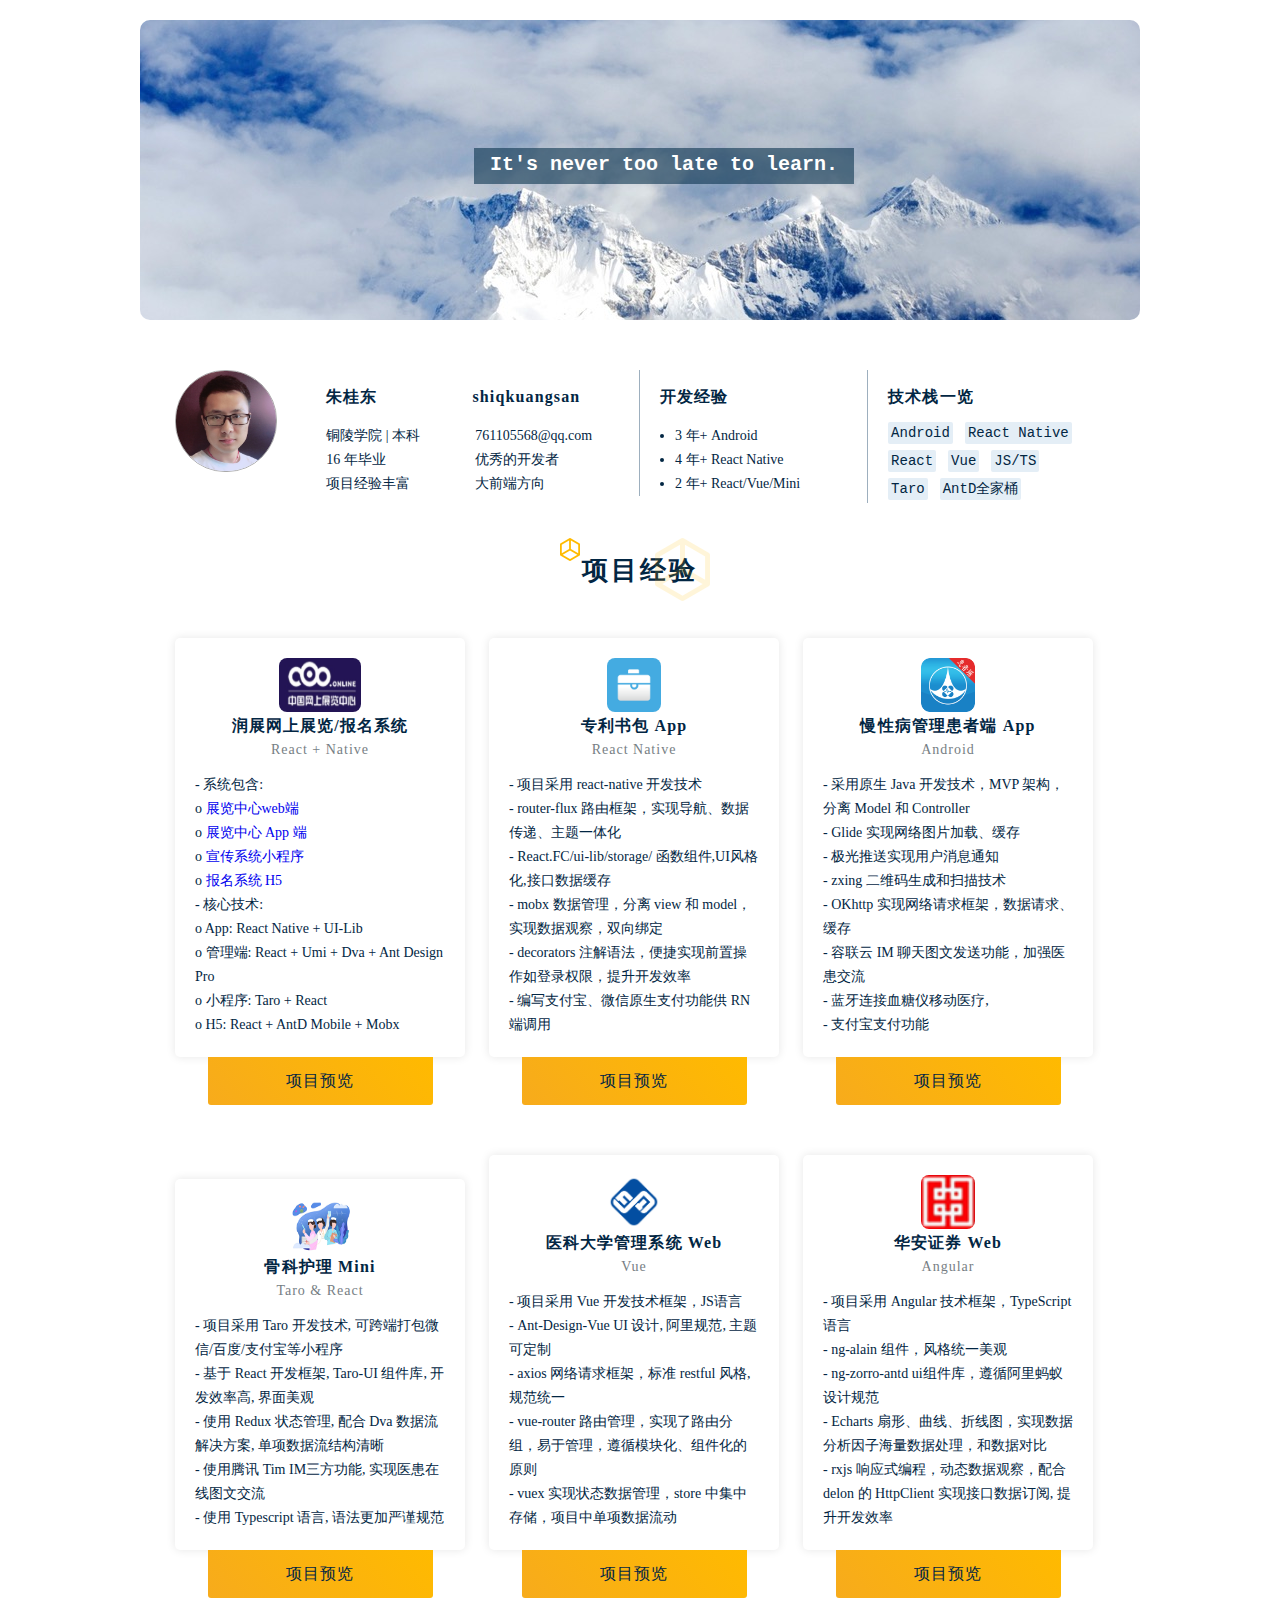
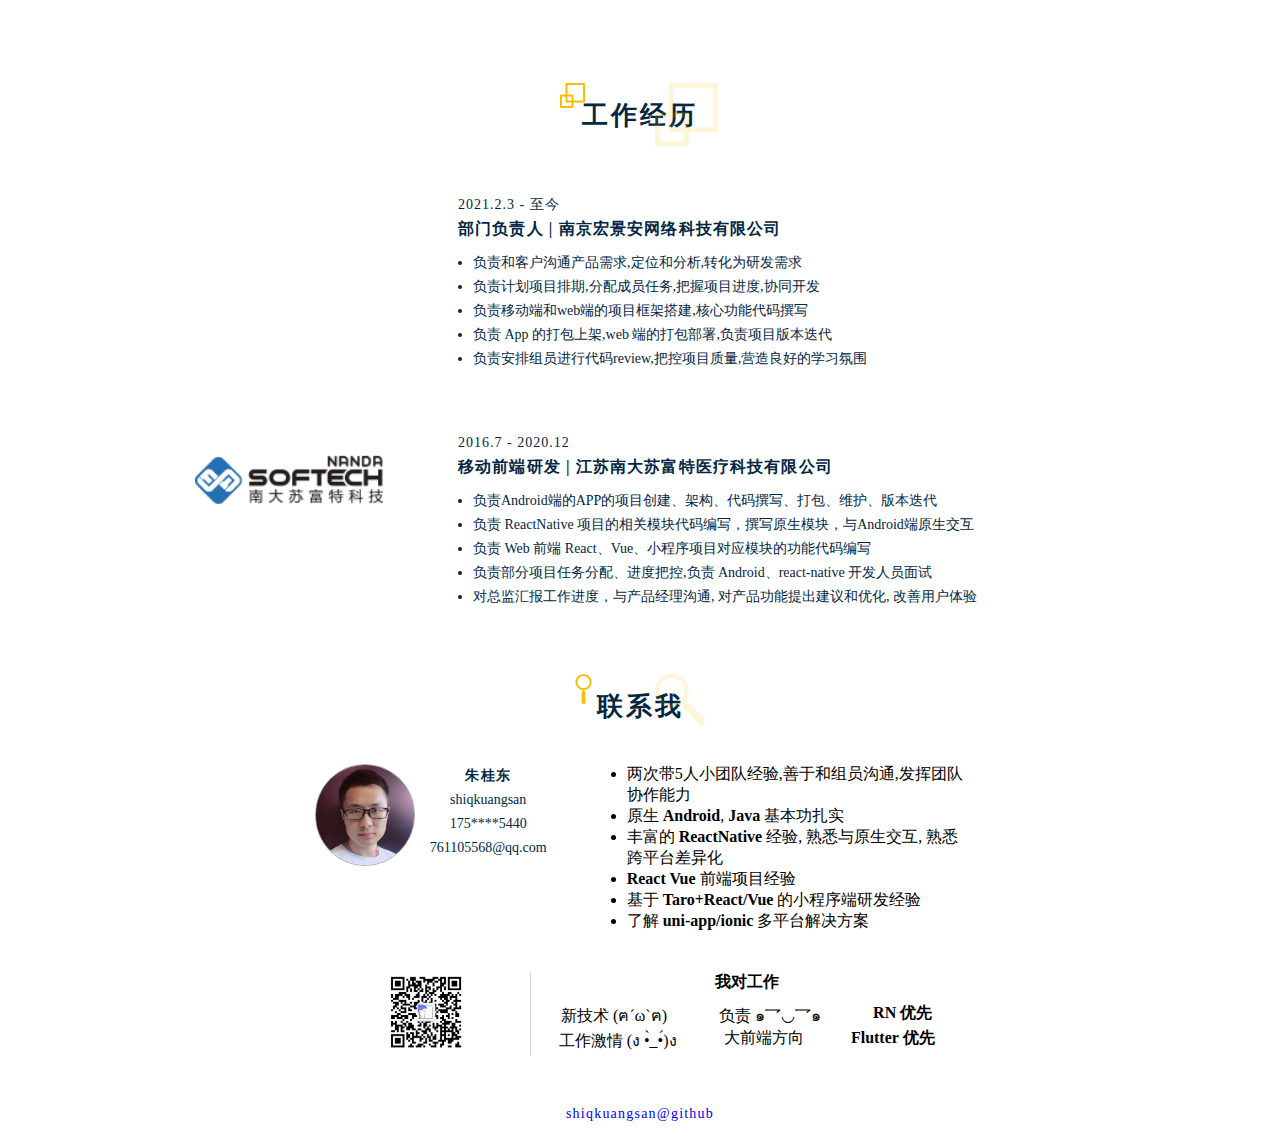
==== commit b8b5abda: "desc +" ====
--- a/index.html
+++ b/index.html
@@ -36,12 +36,12 @@
           <div class="col-6">
             <p class="education">铜陵学院 | 本科</p>
             <p class="phone">16 年毕业</p>
-            <p class="phone">5年开发</p>
+            <p class="phone">项目经验丰富</p>
           </div>
           <div class="col-6">
             <p class="email">761105568@qq.com</p>
             <p class="profession">优秀的开发者</p>
-            <p class="profession">目标大前端</p>
+            <p class="profession">大前端方向</p>
           </div>
         </div>
       </div>
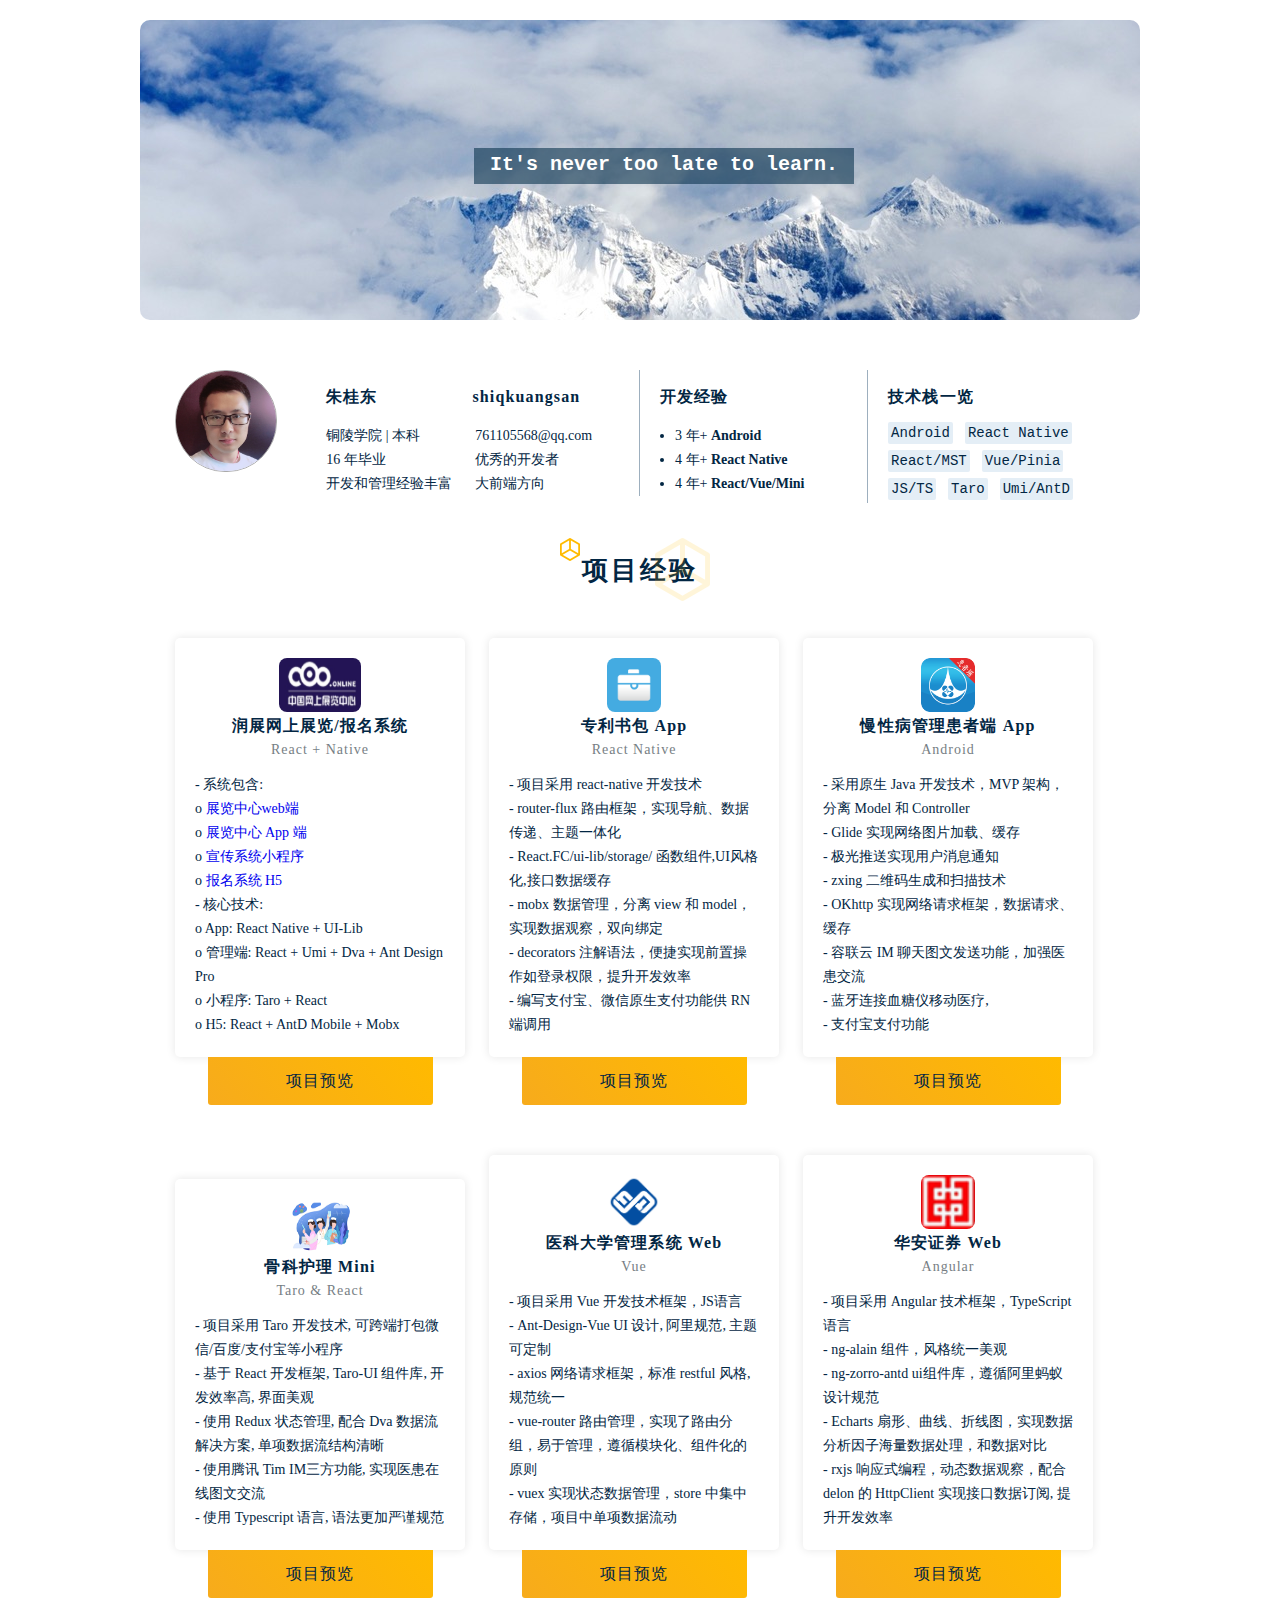
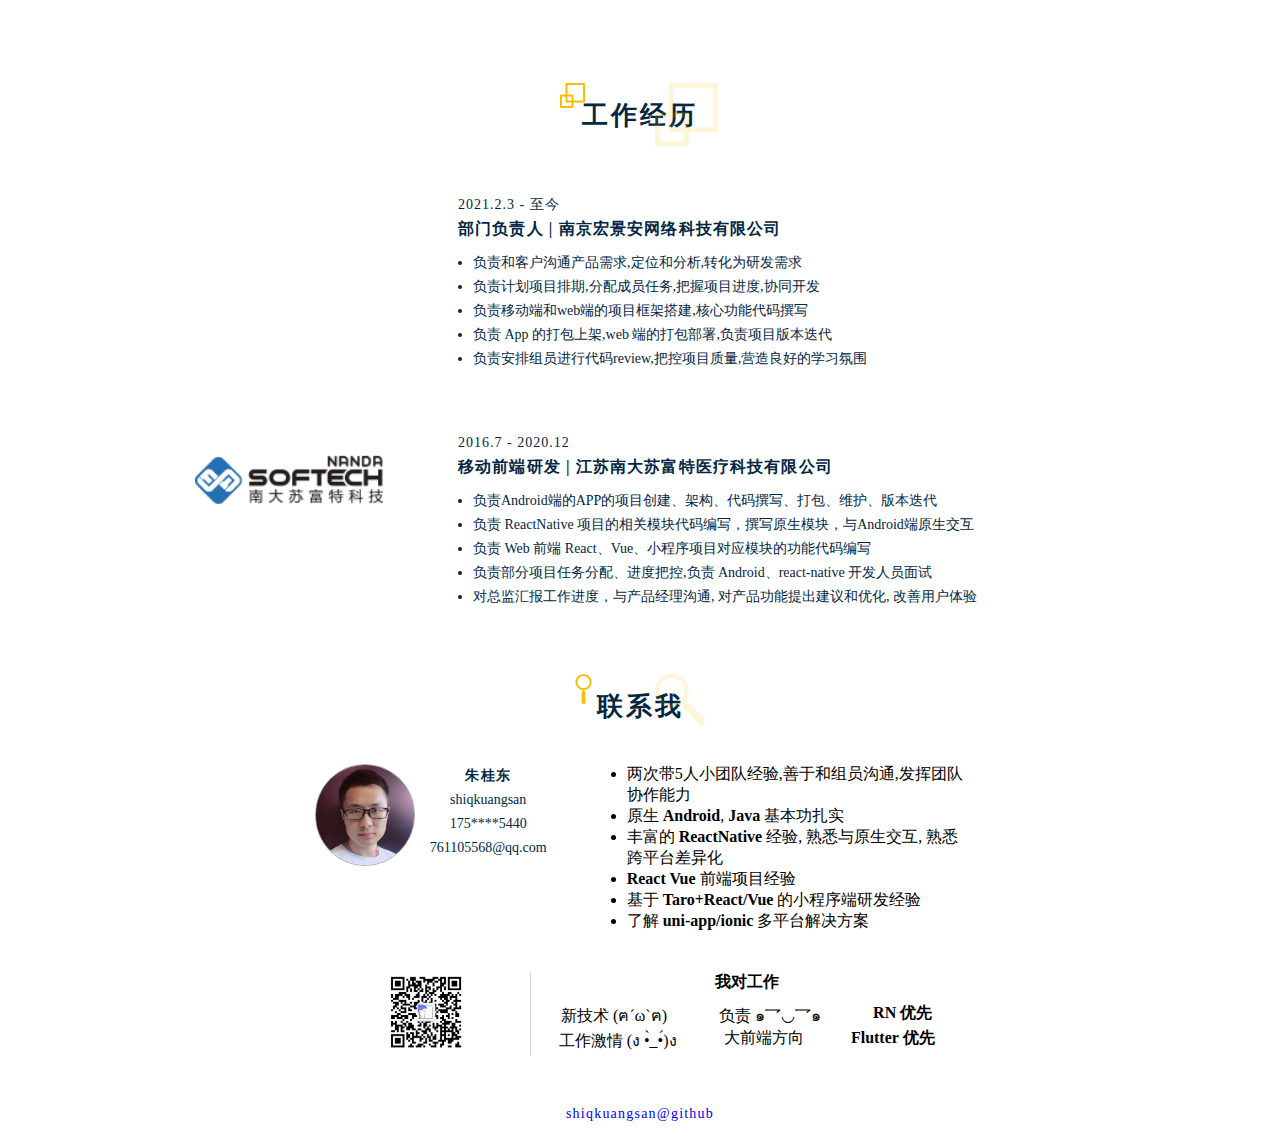
==== commit 4ad85d7b: "fix" ====
--- a/index.html
+++ b/index.html
@@ -36,7 +36,7 @@
           <div class="col-6">
             <p class="education">铜陵学院 | 本科</p>
             <p class="phone">16 年毕业</p>
-            <p class="phone">项目经验丰富</p>
+            <p class="phone">开发和管理经验丰富</p>
           </div>
           <div class="col-6">
             <p class="email">761105568@qq.com</p>
@@ -52,9 +52,9 @@
               开发经验
             </p>
             <ul>
-              <li>3 年+ Android</li>
-              <li>4 年+ React Native</li>
-              <li>2 年+ React/Vue/Mini</li>
+              <li>3 年+ <b>Android</b></li>
+              <li>4 年+ <b>React Native</b></li>
+              <li>4 年+ <b>React/Vue/Mini</b></li>
             </ul>
           </div>
         </div>
@@ -66,11 +66,11 @@
             <div class="lang">
               <lable>Android</lable>
               <lable>React Native</lable>
-              <lable>React</lable>
-              <lable>Vue</lable>
+              <lable>React/MST</lable>
+              <lable>Vue/Pinia</lable>
               <lable>JS/TS</lable>
               <lable>Taro</lable>
-              <lable>AntD全家桶</lable>
+              <lable>Umi/AntD</lable>
             </div>
           </div>
         </div>
--- a/static/css/resume.css
+++ b/static/css/resume.css
@@ -403,6 +403,10 @@
 .peasonal-message .name {
 }
 
+.education{
+    font-size: 16px;
+}
+
 .peasonal-message .wechat {
 }
 
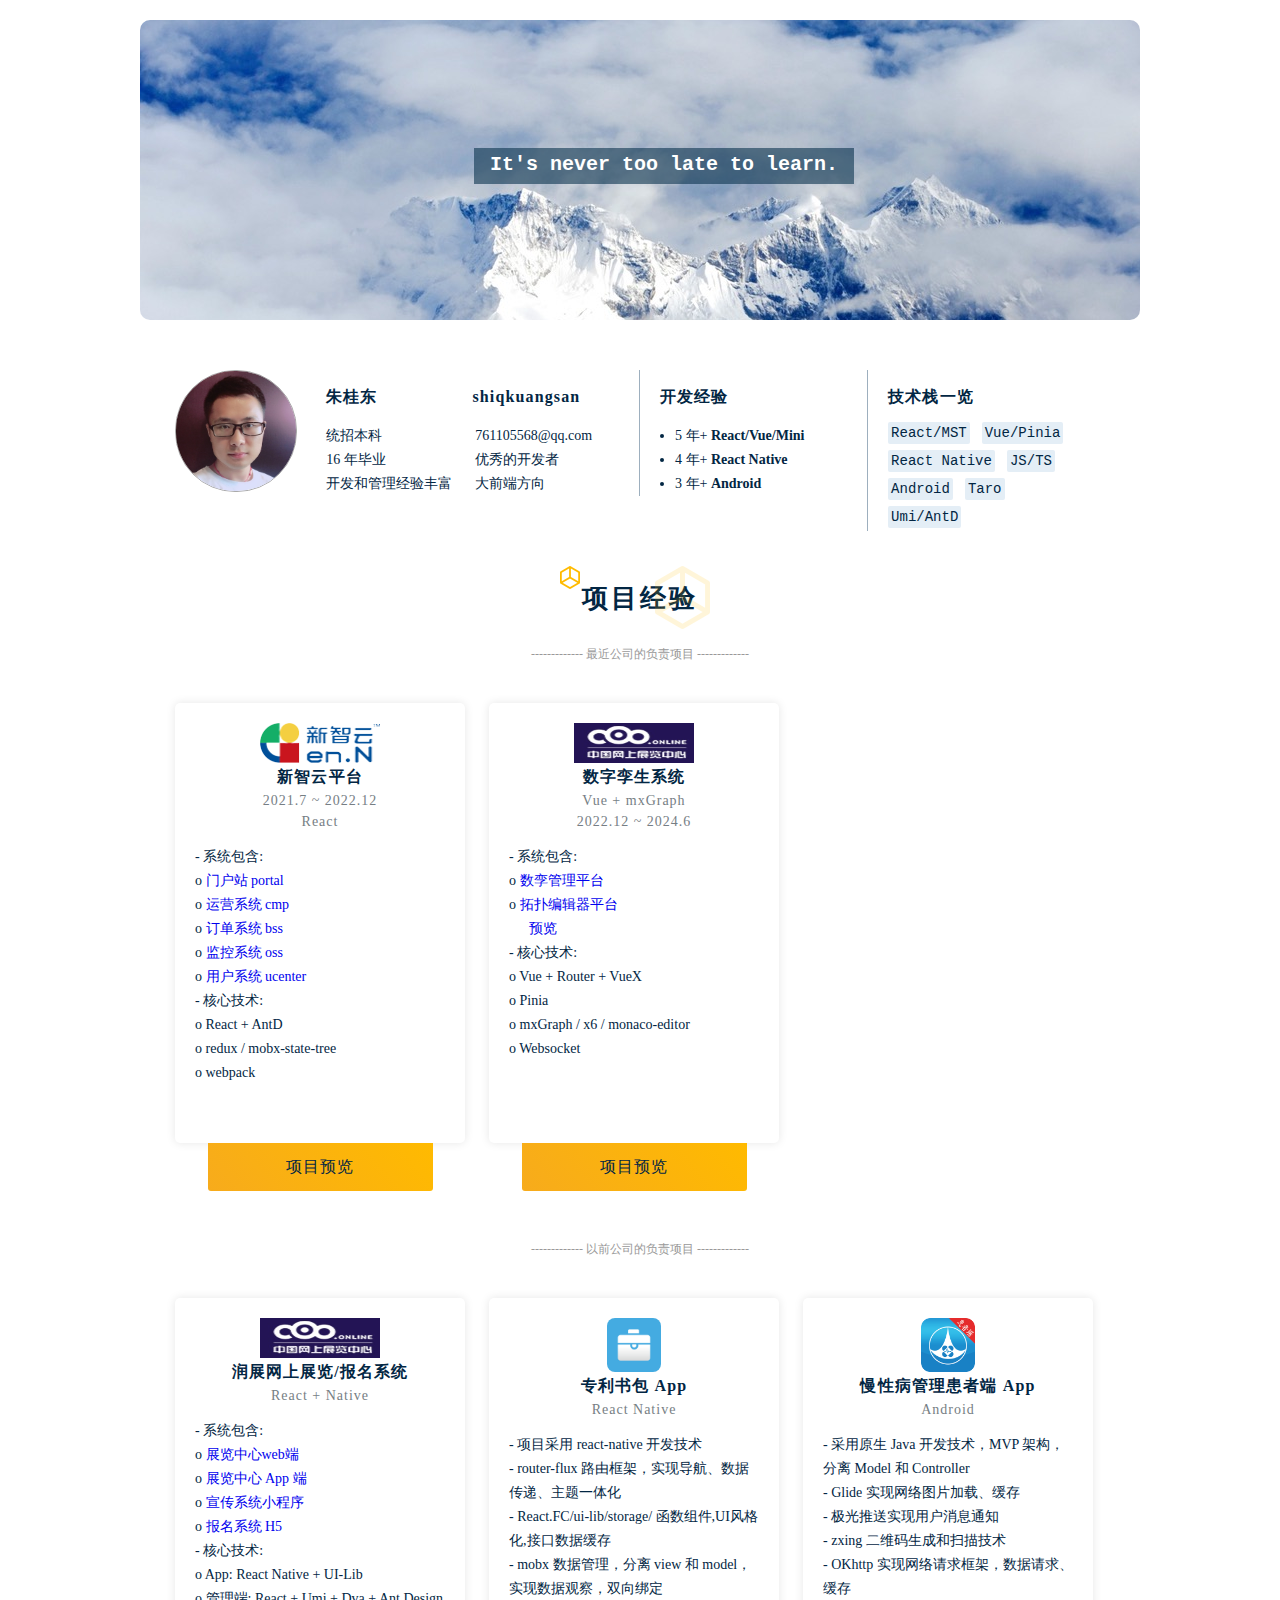
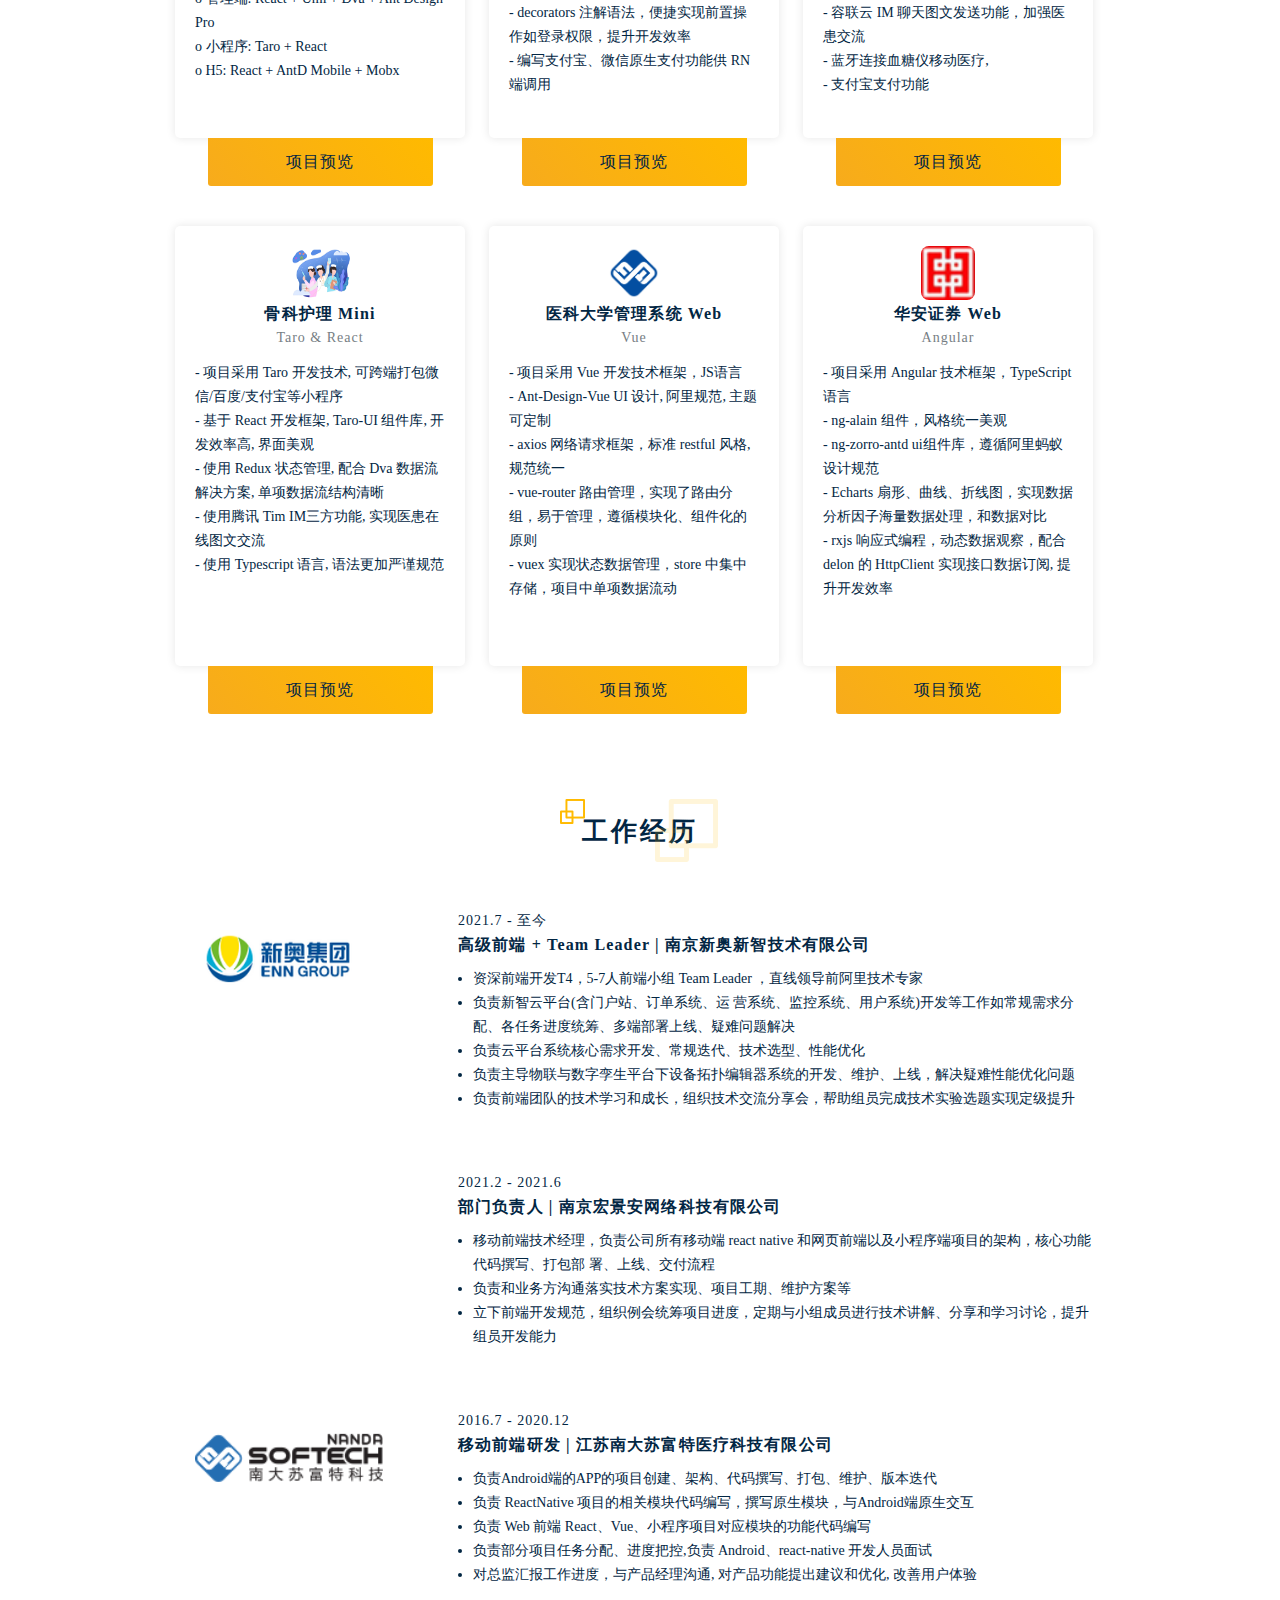
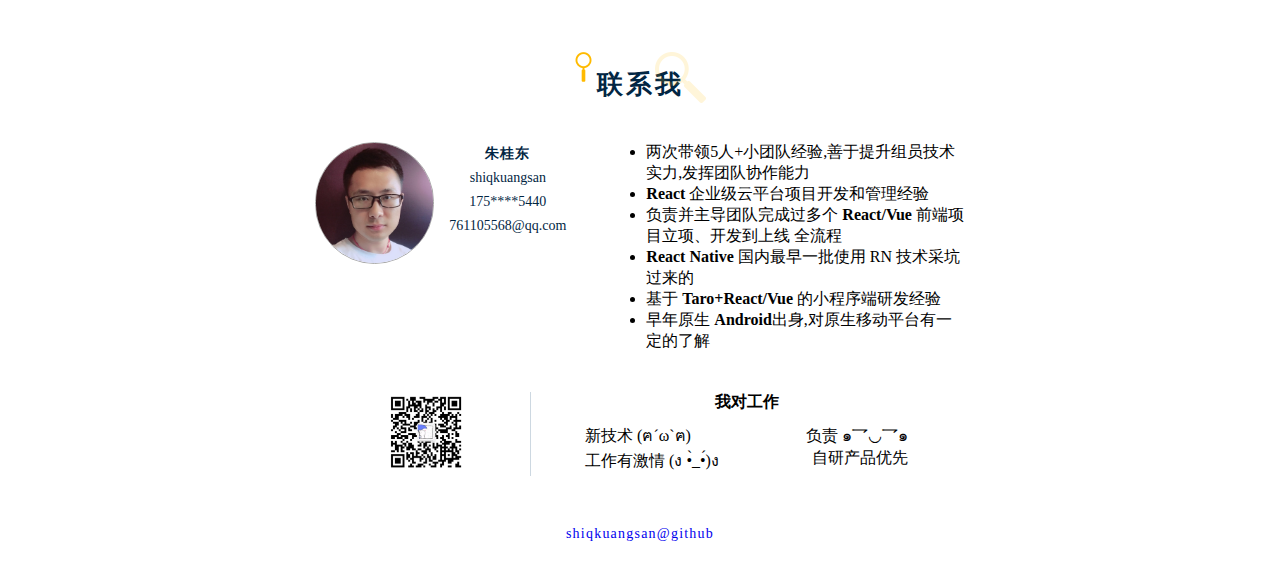
==== commit 3abe8919: "update 2024.6" ====
--- a/index.html
+++ b/index.html
@@ -34,7 +34,7 @@
             <span style="margin-left: 30%">shiqkuangsan</span>
           </p>
           <div class="col-6">
-            <p class="education">铜陵学院 | 本科</p>
+            <p class="education">统招本科</p>
             <p class="phone">16 年毕业</p>
             <p class="phone">开发和管理经验丰富</p>
           </div>
@@ -52,9 +52,9 @@
               开发经验
             </p>
             <ul>
+              <li>5 年+ <b>React/Vue/Mini</b></li>
+              <li>4 年+ <b>React Native</b></li>
               <li>3 年+ <b>Android</b></li>
-              <li>4 年+ <b>React Native</b></li>
-              <li>4 年+ <b>React/Vue/Mini</b></li>
             </ul>
           </div>
         </div>
@@ -64,11 +64,11 @@
               技术栈一览
             </p>
             <div class="lang">
-              <lable>Android</lable>
-              <lable>React Native</lable>
               <lable>React/MST</lable>
               <lable>Vue/Pinia</lable>
+              <lable>React Native</lable>
               <lable>JS/TS</lable>
+              <lable>Android</lable>
               <lable>Taro</lable>
               <lable>Umi/AntD</lable>
             </div>
@@ -82,6 +82,77 @@
       </div>
       
       <div class="project-detail">
+      <div class="divider">
+        <div class="text">-------------  最近公司的负责项目  -------------</div>
+      </div>
+      
+        <div class="col-3-abs" id="project-7">
+          <div class="project-content">
+            <a href="https://www.enncloud.cn" target="view_window">
+              <img class="sys-log" src="./static/icon/logo_enncloud.png" alt="">
+            </a>
+            <p class="project-title">新智云平台</p>
+            <p class="create-time">2021.7 ~ 2022.12</p>
+            <p class="create-time">React</p>
+            <p class="decription">
+              - 系统包含: <br>
+              o <a target="view_window"
+                   href="./static/image/project/enn/portal.jpg">门户站 portal</a> <br>
+              o <a target="view_window" href="./static/image/project/enn/cmp.jpg">运营系统 cmp</a> <br>
+              o <a target="view_window" href="./static/image/project/enn/bss.jpg">订单系统 bss</a> <br>
+              o <a target="view_window" href="./static/image/project/enn/oss.png">监控系统 oss</a> <br>
+              o <a target="view_window" href="./static/image/project/enn/ucenter.jpg">用户系统 ucenter</a> <br>
+              - 核心技术: <br>
+              o React + AntD <br>
+              o redux / mobx-state-tree<br>
+              o webpack <br>
+            </p>
+          </div>
+          <div class="link-to">
+            <a
+              href="https://www.chinaexpo365.com/"
+              class="button" target="view_window">
+              项目预览
+            </a>
+            <div class="shadow"></div>
+          </div>
+        </div>
+        
+        <div class="col-3-abs" id="project-6">
+          <div class="project-content">
+            <a target="view_window">
+              <img class="sys-log" src="./static/icon/logo_sys_expo.png" alt="">
+            </a>
+            <p class="project-title">数字孪生系统</p>
+            <p class="create-time">Vue + mxGraph</p>
+            <p class="create-time">2022.12 ~ 2024.6</p>
+            <p class="decription">
+              - 系统包含: <br>
+              o <a target="view_window" href="static/image/project/editor/1-manage-1.png">数孪管理平台</a> <br>
+              o <a target="view_window" href="static/image/project/editor/2-editor-1.png">拓扑编辑器平台</a> <br>
+              <a style="margin-left: 20px" target="view_window" href="static/image/project/editor/3-preview-1.png">预览</a> <br>
+              - 核心技术: <br>
+              o Vue + Router + VueX <br>
+              o Pinia<br>
+              o mxGraph / x6 / monaco-editor<br>
+              o Websocket<br>
+            </p>
+          </div>
+          <div class="link-to">
+            <a
+              href="https://www.chinaexpo365.com/"
+              class="button" target="view_window">
+              项目预览
+            </a>
+            <div class="shadow"></div>
+          </div>
+        </div>
+        
+        <div class="divider">
+          <div class="text" style="margin-top: 50px">-------------  以前公司的负责项目  -------------</div>
+        </div>
+        
+        
         <div class="col-3-abs" id="project-1">
           <div class="project-content">
             <a href="https://www.chinaexpo365.com/" target="view_window">
@@ -105,9 +176,8 @@
           </div>
           <div class="link-to">
             <a
-              href="./static/image/project/06_nurse_promote.jpg"
+              href="https://www.chinaexpo365.com/"
               class="button" target="view_window">
-              <!--              href="http://118.190.163.3:8076/sansan/personal-cv/snapshots_project/06_nurse_promote.jpg"-->
               项目预览
             </a>
             <div class="shadow"></div>
@@ -270,9 +340,29 @@
         </div>
       </div>
     </section>
+    
     <section>
       <div class="title work">
         <p>工作经历</p>
+      </div>
+      
+      <div class="w-experience-detail">
+        <div class="item w-experience-content">
+          <div class="logo">
+                        <img class="company-logo-softech" src="static/icon/logo_xinao.png" alt="">
+          </div>
+          <div class="work-content">
+            <p class="create-time">2021.7 - 至今</p>
+            <p class="job">高级前端 + Team Leader | 南京新奥新智技术有限公司</p>
+            <ul>
+              <li>资深前端开发T4，5-7人前端小组 Team Leader ，直线领导前阿里技术专家</li>
+              <li>负责新智云平台(含门户站、订单系统、运 营系统、监控系统、用户系统)开发等工作如常规需求分配、各任务进度统筹、多端部署上线、疑难问题解决</li>
+              <li>负责云平台系统核心需求开发、常规迭代、技术选型、性能优化</li>
+              <li>负责主导物联与数字孪生平台下设备拓扑编辑器系统的开发、维护、上线，解决疑难性能优化问题</li>
+              <li>负责前端团队的技术学习和成长，组织技术交流分享会，帮助组员完成技术实验选题实现定级提升</li>
+            </ul>
+          </div>
+        </div>
       </div>
       <div class="w-experience-detail">
         <div class="item w-experience-content">
@@ -280,18 +370,17 @@
             <!--            <img class="company-logo-softech" src="static/icon/logo_comp_hjan.png" alt="">-->
           </div>
           <div class="work-content">
-            <p class="create-time">2021.2.3 - 至今</p>
+            <p class="create-time">2021.2 - 2021.6</p>
             <p class="job">部门负责人 | 南京宏景安网络科技有限公司</p>
             <ul>
-              <li>负责和客户沟通产品需求,定位和分析,转化为研发需求</li>
-              <li>负责计划项目排期,分配成员任务,把握项目进度,协同开发</li>
-              <li>负责移动端和web端的项目框架搭建,核心功能代码撰写</li>
-              <li>负责 App 的打包上架,web 端的打包部署,负责项目版本迭代</li>
-              <li>负责安排组员进行代码review,把控项目质量,营造良好的学习氛围</li>
+              <li>移动前端技术经理，负责公司所有移动端 react native 和网页前端以及小程序端项目的架构，核心功能代码撰写、打包部 署、上线、交付流程</li>
+              <li>负责和业务方沟通落实技术方案实现、项目工期、维护方案等</li>
+              <li>立下前端开发规范，组织例会统筹项目进度，定期与小组成员进行技术讲解、分享和学习讨论，提升组员开发能力</li>
             </ul>
           </div>
         </div>
       </div>
+      
       <div class="w-experience-detail">
         <div class="item w-experience-content">
           <div class="logo">
@@ -330,12 +419,12 @@
           </div>
           <div style="margin-left: 80px; text-align: left">
             <ul>
-              <li>两次带5人小团队经验,善于和组员沟通,发挥团队协作能力</li>
-              <li>原生 <strong>Android</strong>, <strong>Java</strong> 基本功扎实</li>
-              <li>丰富的 <strong>ReactNative</strong> 经验, 熟悉与原生交互, 熟悉跨平台差异化</li>
-              <li><strong>React Vue</strong> 前端项目经验</li>
+              <li>两次带领5人+小团队经验,善于提升组员技术实力,发挥团队协作能力</li>
+              <li><strong>React</strong> 企业级云平台项目开发和管理经验</li>
+              <li>负责并主导团队完成过多个 <strong>React/Vue</strong> 前端项目立项、开发到上线 全流程</li>
+              <li><strong>React Native</strong> 国内最早一批使用 RN 技术采坑过来的</li>
               <li>基于 <strong>Taro+React/Vue</strong> 的小程序端研发经验</li>
-              <li>了解 <strong>uni-app/ionic</strong> 多平台解决方案</li>
+              <li>早年原生 <strong>Android</strong>出身,对原生移动平台有一定的了解</li>
             </ul>
           </div>
         </div>
@@ -352,12 +441,10 @@
               <div class="wrapper">
                 <span> 新技术 (ฅ´ω`ฅ)</span>
                 <span> 负责 ๑乛◡乛๑</span>
-                <strong> RN 优先</strong>
               </div>
               <div class="wrapper">
-                <span> 工作激情 (ง •̀_•́)ง</span>
-                <span> 大前端方向 </span>
-                <strong> Flutter 优先</strong>
+                <span> 工作有激情 (ง •̀_•́)ง</span>
+                <span> 自研产品优先</span>
               </div>
             </div>
           </div>
--- a/static/css/resume.css
+++ b/static/css/resume.css
@@ -90,9 +90,9 @@
 }
 
 .peasonal-image {
-    width: 100px;
-    height: 100px;
-    border-radius: 50px;
+    width: 120px;
+    height: 120px;
+    border-radius: 60px;
     margin-right: 15px;
     border: 0.5px solid #aaa;
 }
@@ -238,7 +238,7 @@
 }
 
 .project-detail .col-3-abs {
-    margin-top: 50px;
+    margin-top: 40px;
 }
 
 .col-3-abs .applogo {
@@ -248,6 +248,10 @@
 }
 
 .sys-log {
+    width: 120px;
+    height: 40px;
+}
+.sys-log-ho {
     width: 82px;
     height: 54px;
     border-radius: 8px;
@@ -296,6 +300,7 @@
 }
 
 .project-content {
+    height: 400px;
     background: #FFFFFF;
     box-shadow: 0 0 10px 0 rgba(0, 0, 0, 0.10);
     border-radius: 5px;
@@ -428,9 +433,10 @@
 
 .icon-container .wrapper {
     display: flex;
-    text-align: center;
+    margin-left: 50px;
+    margin-right: 50px;
     flex-direction: row;
-    justify-content: space-around;
+    justify-content: space-between;
 }
 
 .icon-container .icon {
@@ -467,3 +473,18 @@
     padding: 10px 0;
     padding-bottom: 20px;
 }
+
+
+.divider{
+    display: flex;
+    width: 100%;
+    flex-direction: row;
+    justify-content: center;
+    align-items: center;
+}
+
+.divider>.text{
+    color: #999;
+    margin-top: 30px;
+    font-size: 12px;
+}
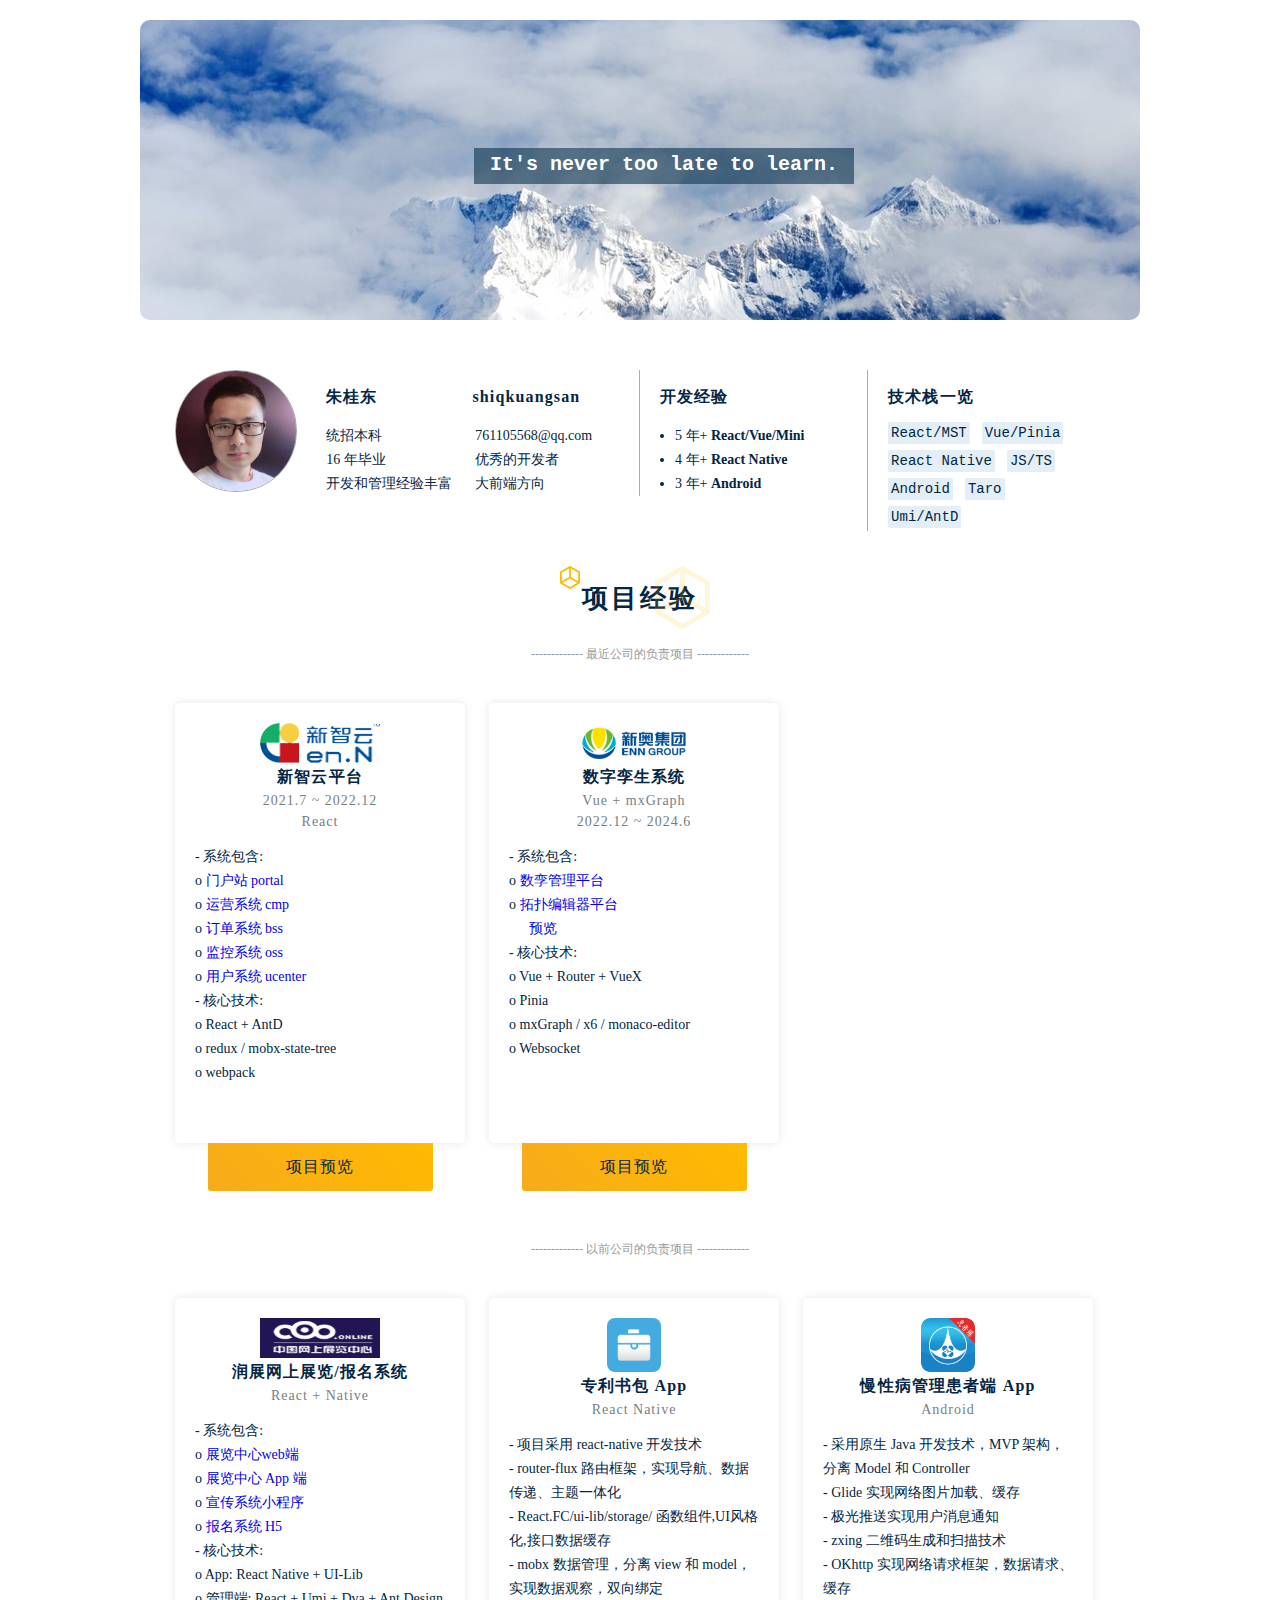
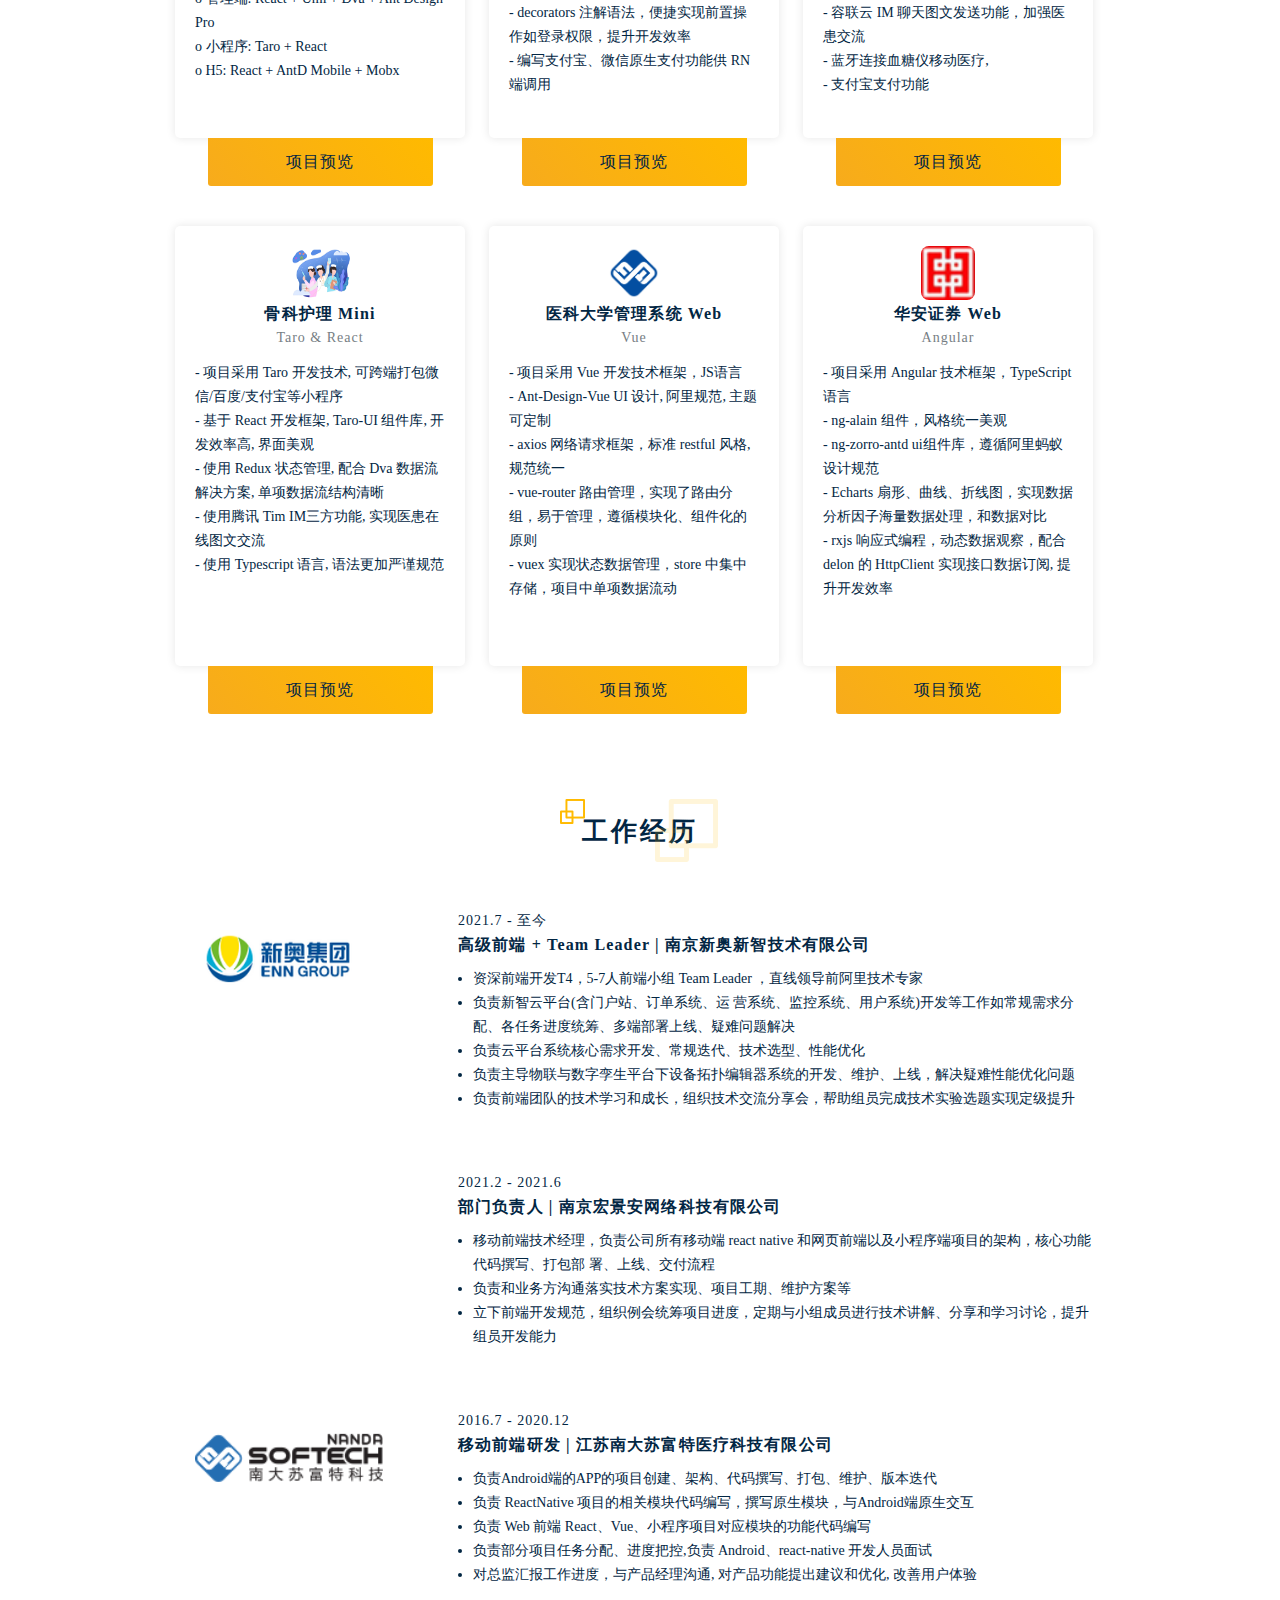
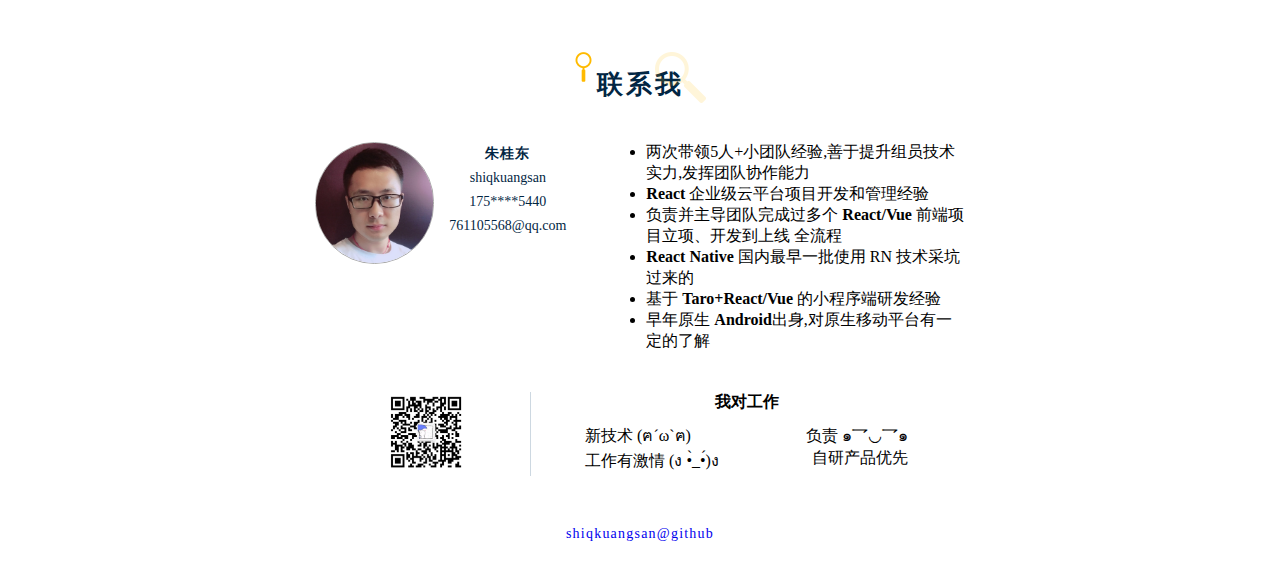
==== commit 48e99aa8: "update" ====
--- a/index.html
+++ b/index.html
@@ -110,7 +110,7 @@
           </div>
           <div class="link-to">
             <a
-              href="https://www.chinaexpo365.com/"
+              href="https://www.enncloud.cn"
               class="button" target="view_window">
               项目预览
             </a>
@@ -121,7 +121,7 @@
         <div class="col-3-abs" id="project-6">
           <div class="project-content">
             <a target="view_window">
-              <img class="sys-log" src="./static/icon/logo_sys_expo.png" alt="">
+              <img class="sys-log" src="./static/icon/logo_xinao.png" alt="">
             </a>
             <p class="project-title">数字孪生系统</p>
             <p class="create-time">Vue + mxGraph</p>
@@ -139,9 +139,8 @@
             </p>
           </div>
           <div class="link-to">
-            <a
-              href="https://www.chinaexpo365.com/"
-              class="button" target="view_window">
+            <a target="view_window" href="static/image/project/editor/2-editor-2.png"
+              class="button">
               项目预览
             </a>
             <div class="shadow"></div>
